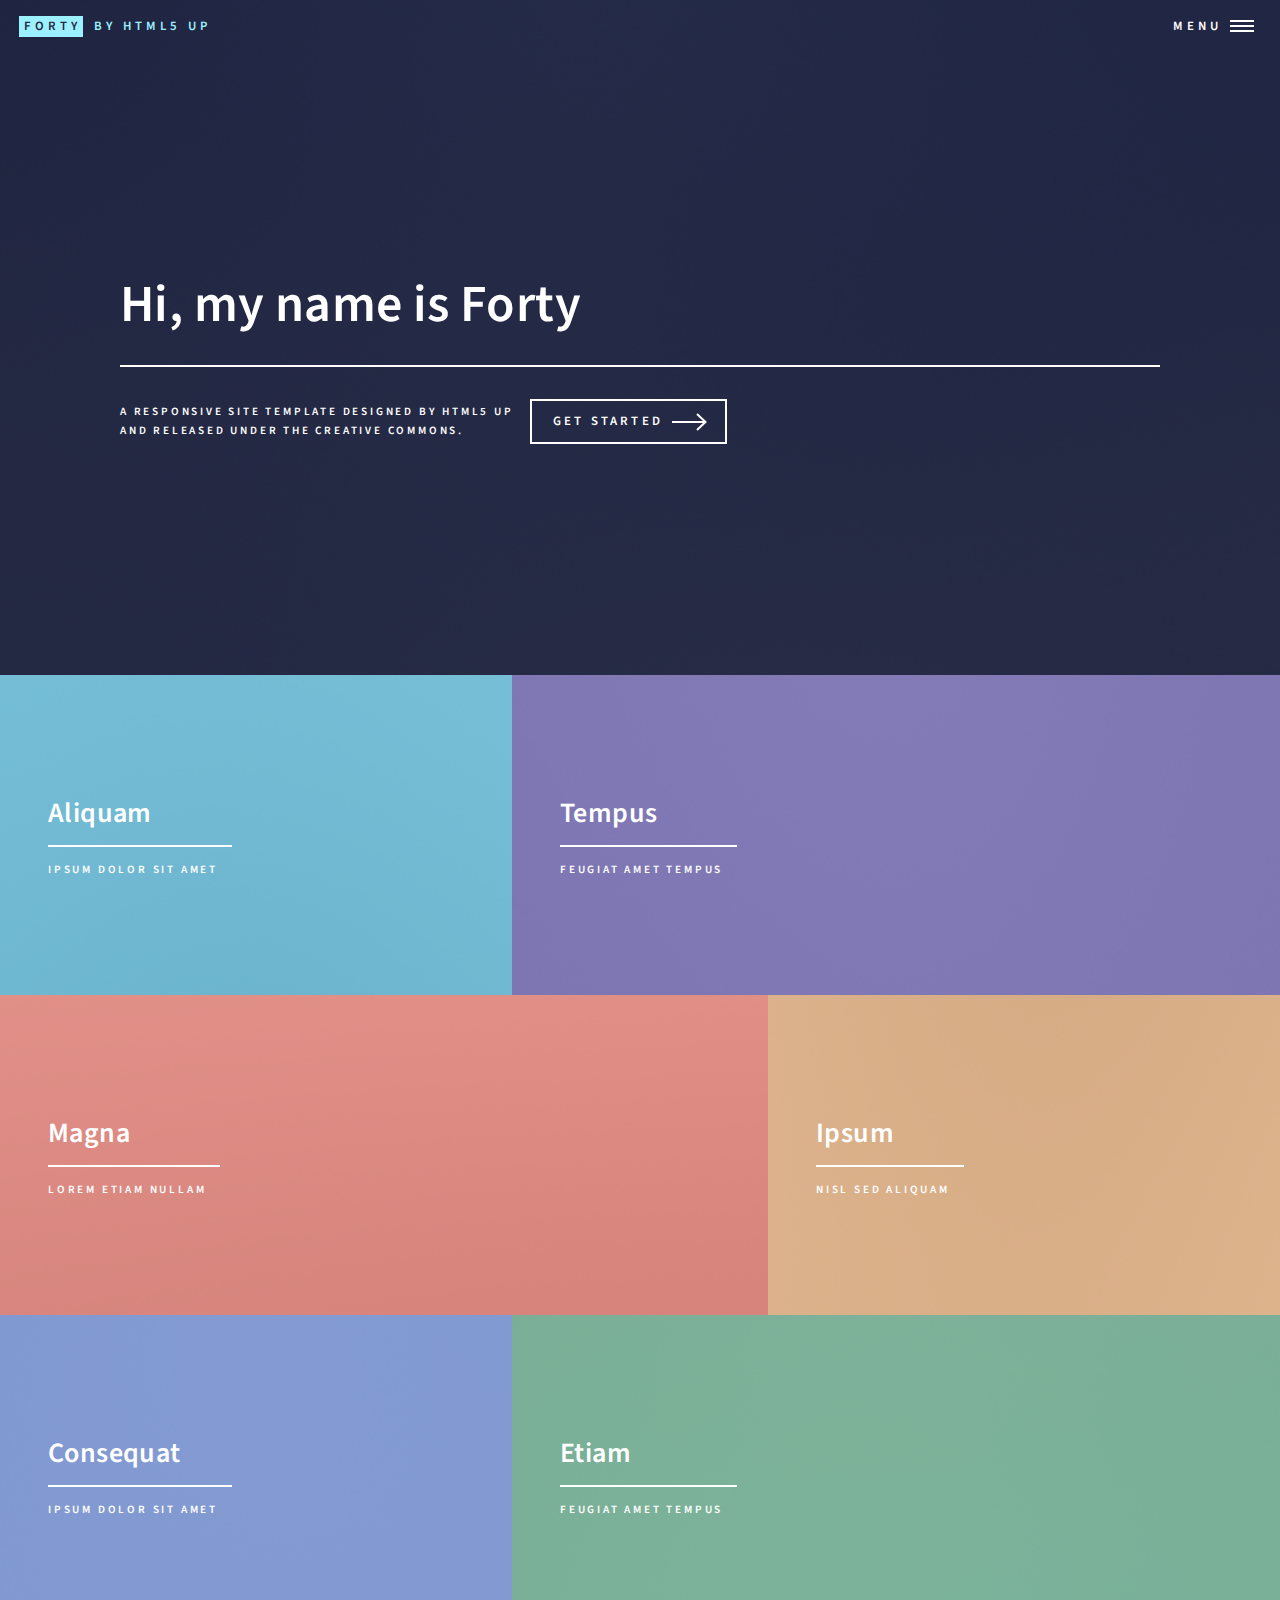
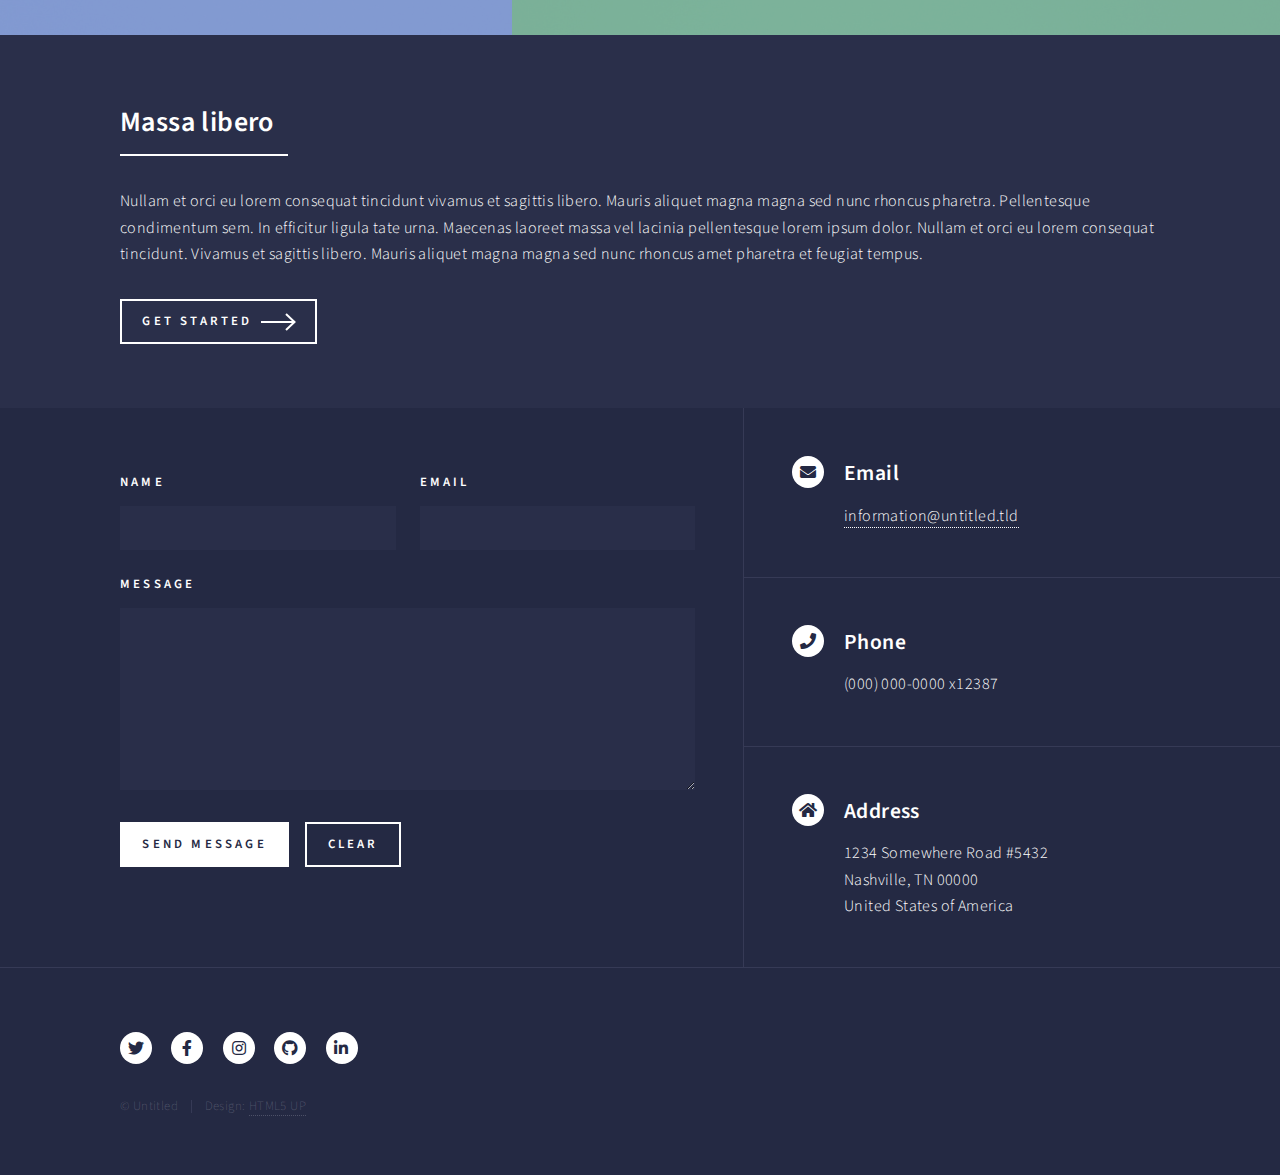
==== index.html @ a828bb5c "add templ" ====
<!DOCTYPE HTML>
<!--
	Forty by HTML5 UP
	html5up.net | @ajlkn
	Free for personal and commercial use under the CCA 3.0 license (html5up.net/license)
-->
<html>
	<head>
		<title>Forty by HTML5 UP</title>
		<meta charset="utf-8" />
		<meta name="viewport" content="width=device-width, initial-scale=1, user-scalable=no" />
		<link rel="stylesheet" href="assets/css/main.css" />
		<noscript><link rel="stylesheet" href="assets/css/noscript.css" /></noscript>
	</head>
	<body class="is-preload">

		<!-- Wrapper -->
			<div id="wrapper">

				<!-- Header -->
					<header id="header" class="alt">
						<a href="index.html" class="logo"><strong>Forty</strong> <span>by HTML5 UP</span></a>
						<nav>
							<a href="#menu">Menu</a>
						</nav>
					</header>

				<!-- Menu -->
					<nav id="menu">
						<ul class="links">
							<li><a href="index.html">Home</a></li>
							<li><a href="landing.html">Landing</a></li>
							<li><a href="generic.html">Generic</a></li>
							<li><a href="elements.html">Elements</a></li>
						</ul>
						<ul class="actions stacked">
							<li><a href="#" class="button primary fit">Get Started</a></li>
							<li><a href="#" class="button fit">Log In</a></li>
						</ul>
					</nav>

				<!-- Banner -->
					<section id="banner" class="major">
						<div class="inner">
							<header class="major">
								<h1>Hi, my name is Forty</h1>
							</header>
							<div class="content">
								<p>A responsive site template designed by HTML5 UP<br />
								and released under the Creative Commons.</p>
								<ul class="actions">
									<li><a href="#one" class="button next scrolly">Get Started</a></li>
								</ul>
							</div>
						</div>
					</section>

				<!-- Main -->
					<div id="main">

						<!-- One -->
							<section id="one" class="tiles">
								<article>
									<span class="image">
										<img src="images/pic01.jpg" alt="" />
									</span>
									<header class="major">
										<h3><a href="landing.html" class="link">Aliquam</a></h3>
										<p>Ipsum dolor sit amet</p>
									</header>
								</article>
								<article>
									<span class="image">
										<img src="images/pic02.jpg" alt="" />
									</span>
									<header class="major">
										<h3><a href="landing.html" class="link">Tempus</a></h3>
										<p>feugiat amet tempus</p>
									</header>
								</article>
								<article>
									<span class="image">
										<img src="images/pic03.jpg" alt="" />
									</span>
									<header class="major">
										<h3><a href="landing.html" class="link">Magna</a></h3>
										<p>Lorem etiam nullam</p>
									</header>
								</article>
								<article>
									<span class="image">
										<img src="images/pic04.jpg" alt="" />
									</span>
									<header class="major">
										<h3><a href="landing.html" class="link">Ipsum</a></h3>
										<p>Nisl sed aliquam</p>
									</header>
								</article>
								<article>
									<span class="image">
										<img src="images/pic05.jpg" alt="" />
									</span>
									<header class="major">
										<h3><a href="landing.html" class="link">Consequat</a></h3>
										<p>Ipsum dolor sit amet</p>
									</header>
								</article>
								<article>
									<span class="image">
										<img src="images/pic06.jpg" alt="" />
									</span>
									<header class="major">
										<h3><a href="landing.html" class="link">Etiam</a></h3>
										<p>Feugiat amet tempus</p>
									</header>
								</article>
							</section>

						<!-- Two -->
							<section id="two">
								<div class="inner">
									<header class="major">
										<h2>Massa libero</h2>
									</header>
									<p>Nullam et orci eu lorem consequat tincidunt vivamus et sagittis libero. Mauris aliquet magna magna sed nunc rhoncus pharetra. Pellentesque condimentum sem. In efficitur ligula tate urna. Maecenas laoreet massa vel lacinia pellentesque lorem ipsum dolor. Nullam et orci eu lorem consequat tincidunt. Vivamus et sagittis libero. Mauris aliquet magna magna sed nunc rhoncus amet pharetra et feugiat tempus.</p>
									<ul class="actions">
										<li><a href="landing.html" class="button next">Get Started</a></li>
									</ul>
								</div>
							</section>

					</div>

				<!-- Contact -->
					<section id="contact">
						<div class="inner">
							<section>
								<form method="post" action="#">
									<div class="fields">
										<div class="field half">
											<label for="name">Name</label>
											<input type="text" name="name" id="name" />
										</div>
										<div class="field half">
											<label for="email">Email</label>
											<input type="text" name="email" id="email" />
										</div>
										<div class="field">
											<label for="message">Message</label>
											<textarea name="message" id="message" rows="6"></textarea>
										</div>
									</div>
									<ul class="actions">
										<li><input type="submit" value="Send Message" class="primary" /></li>
										<li><input type="reset" value="Clear" /></li>
									</ul>
								</form>
							</section>
							<section class="split">
								<section>
									<div class="contact-method">
										<span class="icon solid alt fa-envelope"></span>
										<h3>Email</h3>
										<a href="#">information@untitled.tld</a>
									</div>
								</section>
								<section>
									<div class="contact-method">
										<span class="icon solid alt fa-phone"></span>
										<h3>Phone</h3>
										<span>(000) 000-0000 x12387</span>
									</div>
								</section>
								<section>
									<div class="contact-method">
										<span class="icon solid alt fa-home"></span>
										<h3>Address</h3>
										<span>1234 Somewhere Road #5432<br />
										Nashville, TN 00000<br />
										United States of America</span>
									</div>
								</section>
							</section>
						</div>
					</section>

				<!-- Footer -->
					<footer id="footer">
						<div class="inner">
							<ul class="icons">
								<li><a href="#" class="icon brands alt fa-twitter"><span class="label">Twitter</span></a></li>
								<li><a href="#" class="icon brands alt fa-facebook-f"><span class="label">Facebook</span></a></li>
								<li><a href="#" class="icon brands alt fa-instagram"><span class="label">Instagram</span></a></li>
								<li><a href="#" class="icon brands alt fa-github"><span class="label">GitHub</span></a></li>
								<li><a href="#" class="icon brands alt fa-linkedin-in"><span class="label">LinkedIn</span></a></li>
							</ul>
							<ul class="copyright">
								<li>&copy; Untitled</li><li>Design: <a href="https://html5up.net">HTML5 UP</a></li>
							</ul>
						</div>
					</footer>

			</div>

		<!-- Scripts -->
			<script src="assets/js/jquery.min.js"></script>
			<script src="assets/js/jquery.scrolly.min.js"></script>
			<script src="assets/js/jquery.scrollex.min.js"></script>
			<script src="assets/js/browser.min.js"></script>
			<script src="assets/js/breakpoints.min.js"></script>
			<script src="assets/js/util.js"></script>
			<script src="assets/js/main.js"></script>

	</body>
</html>
---- assets/css/main.css ----
@import url(fontawesome-all.min.css);
@import url("https://fonts.googleapis.com/css?family=Source+Sans+Pro:300,300italic,600,600italic");

/*
	Forty by HTML5 UP
	html5up.net | @ajlkn
	Free for personal and commercial use under the CCA 3.0 license (html5up.net/license)
*/

html, body, div, span, applet, object,
iframe, h1, h2, h3, h4, h5, h6, p, blockquote,
pre, a, abbr, acronym, address, big, cite,
code, del, dfn, em, img, ins, kbd, q, s, samp,
small, strike, strong, sub, sup, tt, var, b,
u, i, center, dl, dt, dd, ol, ul, li, fieldset,
form, label, legend, table, caption, tbody,
tfoot, thead, tr, th, td, article, aside,
canvas, details, embed, figure, figcaption,
footer, header, hgroup, menu, nav, output, ruby,
section, summary, time, mark, audio, video {
	margin: 0;
	padding: 0;
	border: 0;
	font-size: 100%;
	font: inherit;
	vertical-align: baseline;}

article, aside, details, figcaption, figure,
footer, header, hgroup, menu, nav, section {
	display: block;}

body {
	line-height: 1;
}

ol, ul {
	list-style: none;
}

blockquote, q {
	quotes: none;
}

	blockquote:before, blockquote:after, q:before, q:after {
		content: '';
		content: none;
	}

table {
	border-collapse: collapse;
	border-spacing: 0;
}

body {
	-webkit-text-size-adjust: none;
}

mark {
	background-color: transparent;
	color: inherit;
}

input::-moz-focus-inner {
	border: 0;
	padding: 0;
}

input, select, textarea {
	-moz-appearance: none;
	-webkit-appearance: none;
	-ms-appearance: none;
	appearance: none;
}

/* Basic */

	@-ms-viewport {
		width: device-width;
	}

	body {
		-ms-overflow-style: scrollbar;
	}

	@media screen and (max-width: 480px) {

		html, body {
			min-width: 320px;
		}

	}

	html {
		box-sizing: border-box;
	}

	*, *:before, *:after {
		box-sizing: inherit;
	}

	body {
		background: #242943;
	}

		body.is-preload *, body.is-preload *:before, body.is-preload *:after {
			-moz-animation: none !important;
			-webkit-animation: none !important;
			-ms-animation: none !important;
			animation: none !important;
			-moz-transition: none !important;
			-webkit-transition: none !important;
			-ms-transition: none !important;
			transition: none !important;
		}

/* Type */

	body, input, select, textarea {
		color: #ffffff;
		font-family: "Source Sans Pro", Helvetica, sans-serif;
		font-size: 17pt;
		font-weight: 300;
		letter-spacing: 0.025em;
		line-height: 1.65;
	}

		@media screen and (max-width: 1680px) {

			body, input, select, textarea {
				font-size: 14pt;
			}

		}

		@media screen and (max-width: 1280px) {

			body, input, select, textarea {
				font-size: 12pt;
			}

		}

		@media screen and (max-width: 360px) {

			body, input, select, textarea {
				font-size: 11pt;
			}

		}

	a {
		-moz-transition: color 0.2s ease-in-out, border-bottom-color 0.2s ease-in-out;
		-webkit-transition: color 0.2s ease-in-out, border-bottom-color 0.2s ease-in-out;
		-ms-transition: color 0.2s ease-in-out, border-bottom-color 0.2s ease-in-out;
		transition: color 0.2s ease-in-out, border-bottom-color 0.2s ease-in-out;
		border-bottom: dotted 1px;
		color: inherit;
		text-decoration: none;
	}

		a:hover {
			border-bottom-color: transparent;
			color: #9bf1ff !important;
		}

		a:active {
			color: #53e3fb !important;
		}

	strong, b {
		color: #ffffff;
		font-weight: 600;
	}

	em, i {
		font-style: italic;
	}

	p {
		margin: 0 0 2em 0;
	}

	h1, h2, h3, h4, h5, h6 {
		color: #ffffff;
		font-weight: 600;
		line-height: 1.65;
		margin: 0 0 1em 0;
	}

		h1 a, h2 a, h3 a, h4 a, h5 a, h6 a {
			color: inherit;
			border-bottom: 0;
		}

	h1 {
		font-size: 2.5em;
	}

	h2 {
		font-size: 1.75em;
	}

	h3 {
		font-size: 1.35em;
	}

	h4 {
		font-size: 1.1em;
	}

	h5 {
		font-size: 0.9em;
	}

	h6 {
		font-size: 0.7em;
	}

	@media screen and (max-width: 736px) {

		h1 {
			font-size: 2em;
		}

		h2 {
			font-size: 1.5em;
		}

		h3 {
			font-size: 1.25em;
		}

	}

	sub {
		font-size: 0.8em;
		position: relative;
		top: 0.5em;
	}

	sup {
		font-size: 0.8em;
		position: relative;
		top: -0.5em;
	}

	blockquote {
		border-left: solid 4px rgba(212, 212, 255, 0.1);
		font-style: italic;
		margin: 0 0 2em 0;
		padding: 0.5em 0 0.5em 2em;
	}

	code {
		background: rgba(212, 212, 255, 0.035);
		font-family: "Courier New", monospace;
		font-size: 0.9em;
		margin: 0 0.25em;
		padding: 0.25em 0.65em;
	}

	pre {
		-webkit-overflow-scrolling: touch;
		font-family: "Courier New", monospace;
		font-size: 0.9em;
		margin: 0 0 2em 0;
	}

		pre code {
			display: block;
			line-height: 1.75;
			padding: 1em 1.5em;
			overflow-x: auto;
		}

	hr {
		border: 0;
		border-bottom: solid 1px rgba(212, 212, 255, 0.1);
		margin: 2em 0;
	}

		hr.major {
			margin: 3em 0;
		}

	.align-left {
		text-align: left;
	}

	.align-center {
		text-align: center;
	}

	.align-right {
		text-align: right;
	}

/* Row */

	.row {
		display: flex;
		flex-wrap: wrap;
		box-sizing: border-box;
		align-items: stretch;
	}

		.row > * {
			box-sizing: border-box;
		}

		.row.gtr-uniform > * > :last-child {
			margin-bottom: 0;
		}

		.row.aln-left {
			justify-content: flex-start;
		}

		.row.aln-center {
			justify-content: center;
		}

		.row.aln-right {
			justify-content: flex-end;
		}

		.row.aln-top {
			align-items: flex-start;
		}

		.row.aln-middle {
			align-items: center;
		}

		.row.aln-bottom {
			align-items: flex-end;
		}

		.row > .imp {
			order: -1;
		}

		.row > .col-1 {
			width: 8.33333%;
		}

		.row > .off-1 {
			margin-left: 8.33333%;
		}

		.row > .col-2 {
			width: 16.66667%;
		}

		.row > .off-2 {
			margin-left: 16.66667%;
		}

		.row > .col-3 {
			width: 25%;
		}

		.row > .off-3 {
			margin-left: 25%;
		}

		.row > .col-4 {
			width: 33.33333%;
		}

		.row > .off-4 {
			margin-left: 33.33333%;
		}

		.row > .col-5 {
			width: 41.66667%;
		}

		.row > .off-5 {
			margin-left: 41.66667%;
		}

		.row > .col-6 {
			width: 50%;
		}

		.row > .off-6 {
			margin-left: 50%;
		}

		.row > .col-7 {
			width: 58.33333%;
		}

		.row > .off-7 {
			margin-left: 58.33333%;
		}

		.row > .col-8 {
			width: 66.66667%;
		}

		.row > .off-8 {
			margin-left: 66.66667%;
		}

		.row > .col-9 {
			width: 75%;
		}

		.row > .off-9 {
			margin-left: 75%;
		}

		.row > .col-10 {
			width: 83.33333%;
		}

		.row > .off-10 {
			margin-left: 83.33333%;
		}

		.row > .col-11 {
			width: 91.66667%;
		}

		.row > .off-11 {
			margin-left: 91.66667%;
		}

		.row > .col-12 {
			width: 100%;
		}

		.row > .off-12 {
			margin-left: 100%;
		}

		.row.gtr-0 {
			margin-top: 0;
			margin-left: 0em;
		}

			.row.gtr-0 > * {
				padding: 0 0 0 0em;
			}

			.row.gtr-0.gtr-uniform {
				margin-top: 0em;
			}

				.row.gtr-0.gtr-uniform > * {
					padding-top: 0em;
				}

		.row.gtr-25 {
			margin-top: 0;
			margin-left: -0.5em;
		}

			.row.gtr-25 > * {
				padding: 0 0 0 0.5em;
			}

			.row.gtr-25.gtr-uniform {
				margin-top: -0.5em;
			}

				.row.gtr-25.gtr-uniform > * {
					padding-top: 0.5em;
				}

		.row.gtr-50 {
			margin-top: 0;
			margin-left: -1em;
		}

			.row.gtr-50 > * {
				padding: 0 0 0 1em;
			}

			.row.gtr-50.gtr-uniform {
				margin-top: -1em;
			}

				.row.gtr-50.gtr-uniform > * {
					padding-top: 1em;
				}

		.row {
			margin-top: 0;
			margin-left: -2em;
		}

			.row > * {
				padding: 0 0 0 2em;
			}

			.row.gtr-uniform {
				margin-top: -2em;
			}

				.row.gtr-uniform > * {
					padding-top: 2em;
				}

		.row.gtr-150 {
			margin-top: 0;
			margin-left: -3em;
		}

			.row.gtr-150 > * {
				padding: 0 0 0 3em;
			}

			.row.gtr-150.gtr-uniform {
				margin-top: -3em;
			}

				.row.gtr-150.gtr-uniform > * {
					padding-top: 3em;
				}

		.row.gtr-200 {
			margin-top: 0;
			margin-left: -4em;
		}

			.row.gtr-200 > * {
				padding: 0 0 0 4em;
			}

			.row.gtr-200.gtr-uniform {
				margin-top: -4em;
			}

				.row.gtr-200.gtr-uniform > * {
					padding-top: 4em;
				}

		@media screen and (max-width: 1680px) {

			.row {
				display: flex;
				flex-wrap: wrap;
				box-sizing: border-box;
				align-items: stretch;
			}

				.row > * {
					box-sizing: border-box;
				}

				.row.gtr-uniform > * > :last-child {
					margin-bottom: 0;
				}

				.row.aln-left {
					justify-content: flex-start;
				}

				.row.aln-center {
					justify-content: center;
				}

				.row.aln-right {
					justify-content: flex-end;
				}

				.row.aln-top {
					align-items: flex-start;
				}

				.row.aln-middle {
					align-items: center;
				}

				.row.aln-bottom {
					align-items: flex-end;
				}

				.row > .imp-xlarge {
					order: -1;
				}

				.row > .col-1-xlarge {
					width: 8.33333%;
				}

				.row > .off-1-xlarge {
					margin-left: 8.33333%;
				}

				.row > .col-2-xlarge {
					width: 16.66667%;
				}

				.row > .off-2-xlarge {
					margin-left: 16.66667%;
				}

				.row > .col-3-xlarge {
					width: 25%;
				}

				.row > .off-3-xlarge {
					margin-left: 25%;
				}

				.row > .col-4-xlarge {
					width: 33.33333%;
				}

				.row > .off-4-xlarge {
					margin-left: 33.33333%;
				}

				.row > .col-5-xlarge {
					width: 41.66667%;
				}

				.row > .off-5-xlarge {
					margin-left: 41.66667%;
				}

				.row > .col-6-xlarge {
					width: 50%;
				}

				.row > .off-6-xlarge {
					margin-left: 50%;
				}

				.row > .col-7-xlarge {
					width: 58.33333%;
				}

				.row > .off-7-xlarge {
					margin-left: 58.33333%;
				}

				.row > .col-8-xlarge {
					width: 66.66667%;
				}

				.row > .off-8-xlarge {
					margin-left: 66.66667%;
				}

				.row > .col-9-xlarge {
					width: 75%;
				}

				.row > .off-9-xlarge {
					margin-left: 75%;
				}

				.row > .col-10-xlarge {
					width: 83.33333%;
				}

				.row > .off-10-xlarge {
					margin-left: 83.33333%;
				}

				.row > .col-11-xlarge {
					width: 91.66667%;
				}

				.row > .off-11-xlarge {
					margin-left: 91.66667%;
				}

				.row > .col-12-xlarge {
					width: 100%;
				}

				.row > .off-12-xlarge {
					margin-left: 100%;
				}

				.row.gtr-0 {
					margin-top: 0;
					margin-left: 0em;
				}

					.row.gtr-0 > * {
						padding: 0 0 0 0em;
					}

					.row.gtr-0.gtr-uniform {
						margin-top: 0em;
					}

						.row.gtr-0.gtr-uniform > * {
							padding-top: 0em;
						}

				.row.gtr-25 {
					margin-top: 0;
					margin-left: -0.5em;
				}

					.row.gtr-25 > * {
						padding: 0 0 0 0.5em;
					}

					.row.gtr-25.gtr-uniform {
						margin-top: -0.5em;
					}

						.row.gtr-25.gtr-uniform > * {
							padding-top: 0.5em;
						}

				.row.gtr-50 {
					margin-top: 0;
					margin-left: -1em;
				}

					.row.gtr-50 > * {
						padding: 0 0 0 1em;
					}

					.row.gtr-50.gtr-uniform {
						margin-top: -1em;
					}

						.row.gtr-50.gtr-uniform > * {
							padding-top: 1em;
						}

				.row {
					margin-top: 0;
					margin-left: -2em;
				}

					.row > * {
						padding: 0 0 0 2em;
					}

					.row.gtr-uniform {
						margin-top: -2em;
					}

						.row.gtr-uniform > * {
							padding-top: 2em;
						}

				.row.gtr-150 {
					margin-top: 0;
					margin-left: -3em;
				}

					.row.gtr-150 > * {
						padding: 0 0 0 3em;
					}

					.row.gtr-150.gtr-uniform {
						margin-top: -3em;
					}

						.row.gtr-150.gtr-uniform > * {
							padding-top: 3em;
						}

				.row.gtr-200 {
					margin-top: 0;
					margin-left: -4em;
				}

					.row.gtr-200 > * {
						padding: 0 0 0 4em;
					}

					.row.gtr-200.gtr-uniform {
						margin-top: -4em;
					}

						.row.gtr-200.gtr-uniform > * {
							padding-top: 4em;
						}

		}

		@media screen and (max-width: 1280px) {

			.row {
				display: flex;
				flex-wrap: wrap;
				box-sizing: border-box;
				align-items: stretch;
			}

				.row > * {
					box-sizing: border-box;
				}

				.row.gtr-uniform > * > :last-child {
					margin-bottom: 0;
				}

				.row.aln-left {
					justify-content: flex-start;
				}

				.row.aln-center {
					justify-content: center;
				}

				.row.aln-right {
					justify-content: flex-end;
				}

				.row.aln-top {
					align-items: flex-start;
				}

				.row.aln-middle {
					align-items: center;
				}

				.row.aln-bottom {
					align-items: flex-end;
				}

				.row > .imp-large {
					order: -1;
				}

				.row > .col-1-large {
					width: 8.33333%;
				}

				.row > .off-1-large {
					margin-left: 8.33333%;
				}

				.row > .col-2-large {
					width: 16.66667%;
				}

				.row > .off-2-large {
					margin-left: 16.66667%;
				}

				.row > .col-3-large {
					width: 25%;
				}

				.row > .off-3-large {
					margin-left: 25%;
				}

				.row > .col-4-large {
					width: 33.33333%;
				}

				.row > .off-4-large {
					margin-left: 33.33333%;
				}

				.row > .col-5-large {
					width: 41.66667%;
				}

				.row > .off-5-large {
					margin-left: 41.66667%;
				}

				.row > .col-6-large {
					width: 50%;
				}

				.row > .off-6-large {
					margin-left: 50%;
				}

				.row > .col-7-large {
					width: 58.33333%;
				}

				.row > .off-7-large {
					margin-left: 58.33333%;
				}

				.row > .col-8-large {
					width: 66.66667%;
				}

				.row > .off-8-large {
					margin-left: 66.66667%;
				}

				.row > .col-9-large {
					width: 75%;
				}

				.row > .off-9-large {
					margin-left: 75%;
				}

				.row > .col-10-large {
					width: 83.33333%;
				}

				.row > .off-10-large {
					margin-left: 83.33333%;
				}

				.row > .col-11-large {
					width: 91.66667%;
				}

				.row > .off-11-large {
					margin-left: 91.66667%;
				}

				.row > .col-12-large {
					width: 100%;
				}

				.row > .off-12-large {
					margin-left: 100%;
				}

				.row.gtr-0 {
					margin-top: 0;
					margin-left: 0em;
				}

					.row.gtr-0 > * {
						padding: 0 0 0 0em;
					}

					.row.gtr-0.gtr-uniform {
						margin-top: 0em;
					}

						.row.gtr-0.gtr-uniform > * {
							padding-top: 0em;
						}

				.row.gtr-25 {
					margin-top: 0;
					margin-left: -0.375em;
				}

					.row.gtr-25 > * {
						padding: 0 0 0 0.375em;
					}

					.row.gtr-25.gtr-uniform {
						margin-top: -0.375em;
					}

						.row.gtr-25.gtr-uniform > * {
							padding-top: 0.375em;
						}

				.row.gtr-50 {
					margin-top: 0;
					margin-left: -0.75em;
				}

					.row.gtr-50 > * {
						padding: 0 0 0 0.75em;
					}

					.row.gtr-50.gtr-uniform {
						margin-top: -0.75em;
					}

						.row.gtr-50.gtr-uniform > * {
							padding-top: 0.75em;
						}

				.row {
					margin-top: 0;
					margin-left: -1.5em;
				}

					.row > * {
						padding: 0 0 0 1.5em;
					}

					.row.gtr-uniform {
						margin-top: -1.5em;
					}

						.row.gtr-uniform > * {
							padding-top: 1.5em;
						}

				.row.gtr-150 {
					margin-top: 0;
					margin-left: -2.25em;
				}

					.row.gtr-150 > * {
						padding: 0 0 0 2.25em;
					}

					.row.gtr-150.gtr-uniform {
						margin-top: -2.25em;
					}

						.row.gtr-150.gtr-uniform > * {
							padding-top: 2.25em;
						}

				.row.gtr-200 {
					margin-top: 0;
					margin-left: -3em;
				}

					.row.gtr-200 > * {
						padding: 0 0 0 3em;
					}

					.row.gtr-200.gtr-uniform {
						margin-top: -3em;
					}

						.row.gtr-200.gtr-uniform > * {
							padding-top: 3em;
						}

		}

		@media screen and (max-width: 980px) {

			.row {
				display: flex;
				flex-wrap: wrap;
				box-sizing: border-box;
				align-items: stretch;
			}

				.row > * {
					box-sizing: border-box;
				}

				.row.gtr-uniform > * > :last-child {
					margin-bottom: 0;
				}

				.row.aln-left {
					justify-content: flex-start;
				}

				.row.aln-center {
					justify-content: center;
				}

				.row.aln-right {
					justify-content: flex-end;
				}

				.row.aln-top {
					align-items: flex-start;
				}

				.row.aln-middle {
					align-items: center;
				}

				.row.aln-bottom {
					align-items: flex-end;
				}

				.row > .imp-medium {
					order: -1;
				}

				.row > .col-1-medium {
					width: 8.33333%;
				}

				.row > .off-1-medium {
					margin-left: 8.33333%;
				}

				.row > .col-2-medium {
					width: 16.66667%;
				}

				.row > .off-2-medium {
					margin-left: 16.66667%;
				}

				.row > .col-3-medium {
					width: 25%;
				}

				.row > .off-3-medium {
					margin-left: 25%;
				}

				.row > .col-4-medium {
					width: 33.33333%;
				}

				.row > .off-4-medium {
					margin-left: 33.33333%;
				}

				.row > .col-5-medium {
					width: 41.66667%;
				}

				.row > .off-5-medium {
					margin-left: 41.66667%;
				}

				.row > .col-6-medium {
					width: 50%;
				}

				.row > .off-6-medium {
					margin-left: 50%;
				}

				.row > .col-7-medium {
					width: 58.33333%;
				}

				.row > .off-7-medium {
					margin-left: 58.33333%;
				}

				.row > .col-8-medium {
					width: 66.66667%;
				}

				.row > .off-8-medium {
					margin-left: 66.66667%;
				}

				.row > .col-9-medium {
					width: 75%;
				}

				.row > .off-9-medium {
					margin-left: 75%;
				}

				.row > .col-10-medium {
					width: 83.33333%;
				}

				.row > .off-10-medium {
					margin-left: 83.33333%;
				}

				.row > .col-11-medium {
					width: 91.66667%;
				}

				.row > .off-11-medium {
					margin-left: 91.66667%;
				}

				.row > .col-12-medium {
					width: 100%;
				}

				.row > .off-12-medium {
					margin-left: 100%;
				}

				.row.gtr-0 {
					margin-top: 0;
					margin-left: 0em;
				}

					.row.gtr-0 > * {
						padding: 0 0 0 0em;
					}

					.row.gtr-0.gtr-uniform {
						margin-top: 0em;
					}

						.row.gtr-0.gtr-uniform > * {
							padding-top: 0em;
						}

				.row.gtr-25 {
					margin-top: 0;
					margin-left: -0.375em;
				}

					.row.gtr-25 > * {
						padding: 0 0 0 0.375em;
					}

					.row.gtr-25.gtr-uniform {
						margin-top: -0.375em;
					}

						.row.gtr-25.gtr-uniform > * {
							padding-top: 0.375em;
						}

				.row.gtr-50 {
					margin-top: 0;
					margin-left: -0.75em;
				}

					.row.gtr-50 > * {
						padding: 0 0 0 0.75em;
					}

					.row.gtr-50.gtr-uniform {
						margin-top: -0.75em;
					}

						.row.gtr-50.gtr-uniform > * {
							padding-top: 0.75em;
						}

				.row {
					margin-top: 0;
					margin-left: -1.5em;
				}

					.row > * {
						padding: 0 0 0 1.5em;
					}

					.row.gtr-uniform {
						margin-top: -1.5em;
					}

						.row.gtr-uniform > * {
							padding-top: 1.5em;
						}

				.row.gtr-150 {
					margin-top: 0;
					margin-left: -2.25em;
				}

					.row.gtr-150 > * {
						padding: 0 0 0 2.25em;
					}

					.row.gtr-150.gtr-uniform {
						margin-top: -2.25em;
					}

						.row.gtr-150.gtr-uniform > * {
							padding-top: 2.25em;
						}

				.row.gtr-200 {
					margin-top: 0;
					margin-left: -3em;
				}

					.row.gtr-200 > * {
						padding: 0 0 0 3em;
					}

					.row.gtr-200.gtr-uniform {
						margin-top: -3em;
					}

						.row.gtr-200.gtr-uniform > * {
							padding-top: 3em;
						}

		}

		@media screen and (max-width: 736px) {

			.row {
				display: flex;
				flex-wrap: wrap;
				box-sizing: border-box;
				align-items: stretch;
			}

				.row > * {
					box-sizing: border-box;
				}

				.row.gtr-uniform > * > :last-child {
					margin-bottom: 0;
				}

				.row.aln-left {
					justify-content: flex-start;
				}

				.row.aln-center {
					justify-content: center;
				}

				.row.aln-right {
					justify-content: flex-end;
				}

				.row.aln-top {
					align-items: flex-start;
				}

				.row.aln-middle {
					align-items: center;
				}

				.row.aln-bottom {
					align-items: flex-end;
				}

				.row > .imp-small {
					order: -1;
				}

				.row > .col-1-small {
					width: 8.33333%;
				}

				.row > .off-1-small {
					margin-left: 8.33333%;
				}

				.row > .col-2-small {
					width: 16.66667%;
				}

				.row > .off-2-small {
					margin-left: 16.66667%;
				}

				.row > .col-3-small {
					width: 25%;
				}

				.row > .off-3-small {
					margin-left: 25%;
				}

				.row > .col-4-small {
					width: 33.33333%;
				}

				.row > .off-4-small {
					margin-left: 33.33333%;
				}

				.row > .col-5-small {
					width: 41.66667%;
				}

				.row > .off-5-small {
					margin-left: 41.66667%;
				}

				.row > .col-6-small {
					width: 50%;
				}

				.row > .off-6-small {
					margin-left: 50%;
				}

				.row > .col-7-small {
					width: 58.33333%;
				}

				.row > .off-7-small {
					margin-left: 58.33333%;
				}

				.row > .col-8-small {
					width: 66.66667%;
				}

				.row > .off-8-small {
					margin-left: 66.66667%;
				}

				.row > .col-9-small {
					width: 75%;
				}

				.row > .off-9-small {
					margin-left: 75%;
				}

				.row > .col-10-small {
					width: 83.33333%;
				}

				.row > .off-10-small {
					margin-left: 83.33333%;
				}

				.row > .col-11-small {
					width: 91.66667%;
				}

				.row > .off-11-small {
					margin-left: 91.66667%;
				}

				.row > .col-12-small {
					width: 100%;
				}

				.row > .off-12-small {
					margin-left: 100%;
				}

				.row.gtr-0 {
					margin-top: 0;
					margin-left: 0em;
				}

					.row.gtr-0 > * {
						padding: 0 0 0 0em;
					}

					.row.gtr-0.gtr-uniform {
						margin-top: 0em;
					}

						.row.gtr-0.gtr-uniform > * {
							padding-top: 0em;
						}

				.row.gtr-25 {
					margin-top: 0;
					margin-left: -0.3125em;
				}

					.row.gtr-25 > * {
						padding: 0 0 0 0.3125em;
					}

					.row.gtr-25.gtr-uniform {
						margin-top: -0.3125em;
					}

						.row.gtr-25.gtr-uniform > * {
							padding-top: 0.3125em;
						}

				.row.gtr-50 {
					margin-top: 0;
					margin-left: -0.625em;
				}

					.row.gtr-50 > * {
						padding: 0 0 0 0.625em;
					}

					.row.gtr-50.gtr-uniform {
						margin-top: -0.625em;
					}

						.row.gtr-50.gtr-uniform > * {
							padding-top: 0.625em;
						}

				.row {
					margin-top: 0;
					margin-left: -1.25em;
				}

					.row > * {
						padding: 0 0 0 1.25em;
					}

					.row.gtr-uniform {
						margin-top: -1.25em;
					}

						.row.gtr-uniform > * {
							padding-top: 1.25em;
						}

				.row.gtr-150 {
					margin-top: 0;
					margin-left: -1.875em;
				}

					.row.gtr-150 > * {
						padding: 0 0 0 1.875em;
					}

					.row.gtr-150.gtr-uniform {
						margin-top: -1.875em;
					}

						.row.gtr-150.gtr-uniform > * {
							padding-top: 1.875em;
						}

				.row.gtr-200 {
					margin-top: 0;
					margin-left: -2.5em;
				}

					.row.gtr-200 > * {
						padding: 0 0 0 2.5em;
					}

					.row.gtr-200.gtr-uniform {
						margin-top: -2.5em;
					}

						.row.gtr-200.gtr-uniform > * {
							padding-top: 2.5em;
						}

		}

		@media screen and (max-width: 480px) {

			.row {
				display: flex;
				flex-wrap: wrap;
				box-sizing: border-box;
				align-items: stretch;
			}

				.row > * {
					box-sizing: border-box;
				}

				.row.gtr-uniform > * > :last-child {
					margin-bottom: 0;
				}

				.row.aln-left {
					justify-content: flex-start;
				}

				.row.aln-center {
					justify-content: center;
				}

				.row.aln-right {
					justify-content: flex-end;
				}

				.row.aln-top {
					align-items: flex-start;
				}

				.row.aln-middle {
					align-items: center;
				}

				.row.aln-bottom {
					align-items: flex-end;
				}

				.row > .imp-xsmall {
					order: -1;
				}

				.row > .col-1-xsmall {
					width: 8.33333%;
				}

				.row > .off-1-xsmall {
					margin-left: 8.33333%;
				}

				.row > .col-2-xsmall {
					width: 16.66667%;
				}

				.row > .off-2-xsmall {
					margin-left: 16.66667%;
				}

				.row > .col-3-xsmall {
					width: 25%;
				}

				.row > .off-3-xsmall {
					margin-left: 25%;
				}

				.row > .col-4-xsmall {
					width: 33.33333%;
				}

				.row > .off-4-xsmall {
					margin-left: 33.33333%;
				}

				.row > .col-5-xsmall {
					width: 41.66667%;
				}

				.row > .off-5-xsmall {
					margin-left: 41.66667%;
				}

				.row > .col-6-xsmall {
					width: 50%;
				}

				.row > .off-6-xsmall {
					margin-left: 50%;
				}

				.row > .col-7-xsmall {
					width: 58.33333%;
				}

				.row > .off-7-xsmall {
					margin-left: 58.33333%;
				}

				.row > .col-8-xsmall {
					width: 66.66667%;
				}

				.row > .off-8-xsmall {
					margin-left: 66.66667%;
				}

				.row > .col-9-xsmall {
					width: 75%;
				}

				.row > .off-9-xsmall {
					margin-left: 75%;
				}

				.row > .col-10-xsmall {
					width: 83.33333%;
				}

				.row > .off-10-xsmall {
					margin-left: 83.33333%;
				}

				.row > .col-11-xsmall {
					width: 91.66667%;
				}

				.row > .off-11-xsmall {
					margin-left: 91.66667%;
				}

				.row > .col-12-xsmall {
					width: 100%;
				}

				.row > .off-12-xsmall {
					margin-left: 100%;
				}

				.row.gtr-0 {
					margin-top: 0;
					margin-left: 0em;
				}

					.row.gtr-0 > * {
						padding: 0 0 0 0em;
					}

					.row.gtr-0.gtr-uniform {
						margin-top: 0em;
					}

						.row.gtr-0.gtr-uniform > * {
							padding-top: 0em;
						}

				.row.gtr-25 {
					margin-top: 0;
					margin-left: -0.3125em;
				}

					.row.gtr-25 > * {
						padding: 0 0 0 0.3125em;
					}

					.row.gtr-25.gtr-uniform {
						margin-top: -0.3125em;
					}

						.row.gtr-25.gtr-uniform > * {
							padding-top: 0.3125em;
						}

				.row.gtr-50 {
					margin-top: 0;
					margin-left: -0.625em;
				}

					.row.gtr-50 > * {
						padding: 0 0 0 0.625em;
					}

					.row.gtr-50.gtr-uniform {
						margin-top: -0.625em;
					}

						.row.gtr-50.gtr-uniform > * {
							padding-top: 0.625em;
						}

				.row {
					margin-top: 0;
					margin-left: -1.25em;
				}

					.row > * {
						padding: 0 0 0 1.25em;
					}

					.row.gtr-uniform {
						margin-top: -1.25em;
					}

						.row.gtr-uniform > * {
							padding-top: 1.25em;
						}

				.row.gtr-150 {
					margin-top: 0;
					margin-left: -1.875em;
				}

					.row.gtr-150 > * {
						padding: 0 0 0 1.875em;
					}

					.row.gtr-150.gtr-uniform {
						margin-top: -1.875em;
					}

						.row.gtr-150.gtr-uniform > * {
							padding-top: 1.875em;
						}

				.row.gtr-200 {
					margin-top: 0;
					margin-left: -2.5em;
				}

					.row.gtr-200 > * {
						padding: 0 0 0 2.5em;
					}

					.row.gtr-200.gtr-uniform {
						margin-top: -2.5em;
					}

						.row.gtr-200.gtr-uniform > * {
							padding-top: 2.5em;
						}

		}

/* Section/Article */

	section.special, article.special {
		text-align: center;
	}

	header.major {
		width: -moz-max-content;
		width: -webkit-max-content;
		width: -ms-max-content;
		width: max-content;
		margin-bottom: 2em;
	}

		header.major > :first-child {
			margin-bottom: 0;
			width: calc(100% + 0.5em);
		}

			header.major > :first-child:after {
				content: '';
				background-color: #ffffff;
				display: block;
				height: 2px;
				margin: 0.325em 0 0.5em 0;
				width: 100%;
			}

		header.major > p {
			font-size: 0.7em;
			font-weight: 600;
			letter-spacing: 0.25em;
			margin-bottom: 0;
			text-transform: uppercase;
		}

		body.is-ie header.major > :first-child:after {
			max-width: 9em;
		}

		body.is-ie header.major > h1:after {
			max-width: 100% !important;
		}

	@media screen and (max-width: 736px) {

		header.major > p br {
			display: none;
		}

	}

/* Form */

	form {
		margin: 0 0 2em 0;
	}

		form > :last-child {
			margin-bottom: 0;
		}

		form > .fields {
			display: -moz-flex;
			display: -webkit-flex;
			display: -ms-flex;
			display: flex;
			-moz-flex-wrap: wrap;
			-webkit-flex-wrap: wrap;
			-ms-flex-wrap: wrap;
			flex-wrap: wrap;
			width: calc(100% + 3em);
			margin: -1.5em 0 2em -1.5em;
		}

			form > .fields > .field {
				-moz-flex-grow: 0;
				-webkit-flex-grow: 0;
				-ms-flex-grow: 0;
				flex-grow: 0;
				-moz-flex-shrink: 0;
				-webkit-flex-shrink: 0;
				-ms-flex-shrink: 0;
				flex-shrink: 0;
				padding: 1.5em 0 0 1.5em;
				width: calc(100% - 1.5em);
			}

				form > .fields > .field.half {
					width: calc(50% - 0.75em);
				}

				form > .fields > .field.third {
					width: calc(100%/3 - 0.5em);
				}

				form > .fields > .field.quarter {
					width: calc(25% - 0.375em);
				}

		@media screen and (max-width: 480px) {

			form > .fields {
				width: calc(100% + 3em);
				margin: -1.5em 0 2em -1.5em;
			}

				form > .fields > .field {
					padding: 1.5em 0 0 1.5em;
					width: calc(100% - 1.5em);
				}

					form > .fields > .field.half {
						width: calc(100% - 1.5em);
					}

					form > .fields > .field.third {
						width: calc(100% - 1.5em);
					}

					form > .fields > .field.quarter {
						width: calc(100% - 1.5em);
					}

		}

	label {
		color: #ffffff;
		display: block;
		font-size: 0.8em;
		font-weight: 600;
		letter-spacing: 0.25em;
		margin: 0 0 1em 0;
		text-transform: uppercase;
	}

	input[type="text"],
	input[type="password"],
	input[type="email"],
	input[type="tel"],
	input[type="search"],
	input[type="url"],
	select,
	textarea {
		-moz-appearance: none;
		-webkit-appearance: none;
		-ms-appearance: none;
		appearance: none;
		background: rgba(212, 212, 255, 0.035);
		border: none;
		border-radius: 0;
		color: inherit;
		display: block;
		outline: 0;
		padding: 0 1em;
		text-decoration: none;
		width: 100%;
	}

		input[type="text"]:invalid,
		input[type="password"]:invalid,
		input[type="email"]:invalid,
		input[type="tel"]:invalid,
		input[type="search"]:invalid,
		input[type="url"]:invalid,
		select:invalid,
		textarea:invalid {
			box-shadow: none;
		}

		input[type="text"]:focus,
		input[type="password"]:focus,
		input[type="email"]:focus,
		input[type="tel"]:focus,
		input[type="search"]:focus,
		input[type="url"]:focus,
		select:focus,
		textarea:focus {
			border-color: #9bf1ff;
			box-shadow: 0 0 0 2px #9bf1ff;
		}

	select {
		background-image: url("data:image/svg+xml;charset=utf8,%3Csvg xmlns='http://www.w3.org/2000/svg' width='40' height='40' preserveAspectRatio='none' viewBox='0 0 40 40'%3E%3Cpath d='M9.4,12.3l10.4,10.4l10.4-10.4c0.2-0.2,0.5-0.4,0.9-0.4c0.3,0,0.6,0.1,0.9,0.4l3.3,3.3c0.2,0.2,0.4,0.5,0.4,0.9 c0,0.4-0.1,0.6-0.4,0.9L20.7,31.9c-0.2,0.2-0.5,0.4-0.9,0.4c-0.3,0-0.6-0.1-0.9-0.4L4.3,17.3c-0.2-0.2-0.4-0.5-0.4-0.9 c0-0.4,0.1-0.6,0.4-0.9l3.3-3.3c0.2-0.2,0.5-0.4,0.9-0.4S9.1,12.1,9.4,12.3z' fill='rgba(212, 212, 255, 0.1)' /%3E%3C/svg%3E");
		background-size: 1.25rem;
		background-repeat: no-repeat;
		background-position: calc(100% - 1rem) center;
		height: 2.75em;
		padding-right: 2.75em;
		text-overflow: ellipsis;
	}

		select option {
			color: #ffffff;
			background: #242943;
		}

		select:focus::-ms-value {
			background-color: transparent;
		}

		select::-ms-expand {
			display: none;
		}

	input[type="text"],
	input[type="password"],
	input[type="email"],
	input[type="tel"],
	input[type="search"],
	input[type="url"],
	select {
		height: 2.75em;
	}

	textarea {
		padding: 0.75em 1em;
	}

	input[type="checkbox"],
	input[type="radio"] {
		-moz-appearance: none;
		-webkit-appearance: none;
		-ms-appearance: none;
		appearance: none;
		display: block;
		float: left;
		margin-right: -2em;
		opacity: 0;
		width: 1em;
		z-index: -1;
	}

		input[type="checkbox"] + label,
		input[type="radio"] + label {
			text-decoration: none;
			color: #ffffff;
			cursor: pointer;
			display: inline-block;
			font-weight: 300;
			padding-left: 2.65em;
			padding-right: 0.75em;
			position: relative;
		}

			input[type="checkbox"] + label:before,
			input[type="radio"] + label:before {
				-moz-osx-font-smoothing: grayscale;
				-webkit-font-smoothing: antialiased;
				display: inline-block;
				font-style: normal;
				font-variant: normal;
				text-rendering: auto;
				line-height: 1;
				text-transform: none !important;
				font-family: 'Font Awesome 5 Free';
				font-weight: 900;
			}

			input[type="checkbox"] + label:before,
			input[type="radio"] + label:before {
				background: rgba(212, 212, 255, 0.035);
				content: '';
				display: inline-block;
				font-size: 0.8em;
				height: 2.0625em;
				left: 0;
				letter-spacing: 0;
				line-height: 2.0625em;
				position: absolute;
				text-align: center;
				top: 0;
				width: 2.0625em;
			}

		input[type="checkbox"]:checked + label:before,
		input[type="radio"]:checked + label:before {
			background: #ffffff;
			border-color: #9bf1ff;
			content: '\f00c';
			color: #242943;
		}

		input[type="checkbox"]:focus + label:before,
		input[type="radio"]:focus + label:before {
			box-shadow: 0 0 0 2px #9bf1ff;
		}

	input[type="radio"] + label:before {
		border-radius: 100%;
	}

	::-webkit-input-placeholder {
		color: rgba(244, 244, 255, 0.2) !important;
		opacity: 1.0;
	}

	:-moz-placeholder {
		color: rgba(244, 244, 255, 0.2) !important;
		opacity: 1.0;
	}

	::-moz-placeholder {
		color: rgba(244, 244, 255, 0.2) !important;
		opacity: 1.0;
	}

	:-ms-input-placeholder {
		color: rgba(244, 244, 255, 0.2) !important;
		opacity: 1.0;
	}

/* Box */

	.box {
		border: solid 1px rgba(212, 212, 255, 0.1);
		margin-bottom: 2em;
		padding: 1.5em;
	}

		.box > :last-child,
		.box > :last-child > :last-child,
		.box > :last-child > :last-child > :last-child {
			margin-bottom: 0;
		}

		.box.alt {
			border: 0;
			border-radius: 0;
			padding: 0;
		}

/* Icon */

	.icon {
		text-decoration: none;
		border-bottom: none;
		position: relative;
	}

		.icon:before {
			-moz-osx-font-smoothing: grayscale;
			-webkit-font-smoothing: antialiased;
			display: inline-block;
			font-style: normal;
			font-variant: normal;
			text-rendering: auto;
			line-height: 1;
			text-transform: none !important;
			font-family: 'Font Awesome 5 Free';
			font-weight: 400;
		}

		.icon > .label {
			display: none;
		}

		.icon:before {
			line-height: inherit;
		}

		.icon.solid:before {
			font-weight: 900;
		}

		.icon.brands:before {
			font-family: 'Font Awesome 5 Brands';
		}

		.icon.alt:before {
			background-color: #ffffff;
			border-radius: 100%;
			color: #242943;
			display: inline-block;
			height: 2em;
			line-height: 2em;
			text-align: center;
			width: 2em;
		}

	a.icon.alt:before {
		-moz-transition: background-color 0.2s ease-in-out;
		-webkit-transition: background-color 0.2s ease-in-out;
		-ms-transition: background-color 0.2s ease-in-out;
		transition: background-color 0.2s ease-in-out;
	}

	a.icon.alt:hover:before {
		background-color: #6fc3df;
	}

	a.icon.alt:active:before {
		background-color: #37a6cb;
	}

/* Image */

	.image {
		border: 0;
		display: inline-block;
		position: relative;
	}

		.image img {
			display: block;
		}

		.image.left, .image.right {
			max-width: 30%;
		}

			.image.left img, .image.right img {
				width: 100%;
			}

		.image.left {
			float: left;
			margin: 0 1.5em 1.25em 0;
			top: 0.25em;
		}

		.image.right {
			float: right;
			margin: 0 0 1.25em 1.5em;
			top: 0.25em;
		}

		.image.fit {
			display: block;
			margin: 0 0 2em 0;
			width: 100%;
		}

			.image.fit img {
				width: 100%;
			}

		.image.main {
			display: block;
			margin: 2.5em 0;
			width: 100%;
		}

			.image.main img {
				width: 100%;
			}

			@media screen and (max-width: 736px) {

				.image.main {
					margin: 1.5em 0;
				}

			}

/* List */

	ol {
		list-style: decimal;
		margin: 0 0 2em 0;
		padding-left: 1.25em;
	}

		ol li {
			padding-left: 0.25em;
		}

	ul {
		list-style: disc;
		margin: 0 0 2em 0;
		padding-left: 1em;
	}

		ul li {
			padding-left: 0.5em;
		}

		ul.alt {
			list-style: none;
			padding-left: 0;
		}

			ul.alt li {
				border-top: solid 1px rgba(212, 212, 255, 0.1);
				padding: 0.5em 0;
			}

				ul.alt li:first-child {
					border-top: 0;
					padding-top: 0;
				}

	dl {
		margin: 0 0 2em 0;
	}

		dl dt {
			display: block;
			font-weight: 600;
			margin: 0 0 1em 0;
		}

		dl dd {
			margin-left: 2em;
		}

/* Actions */

	ul.actions {
		display: -moz-flex;
		display: -webkit-flex;
		display: -ms-flex;
		display: flex;
		cursor: default;
		list-style: none;
		margin-left: -1em;
		padding-left: 0;
	}

		ul.actions li {
			padding: 0 0 0 1em;
			vertical-align: middle;
		}

		ul.actions.special {
			-moz-justify-content: center;
			-webkit-justify-content: center;
			-ms-justify-content: center;
			justify-content: center;
			width: 100%;
			margin-left: 0;
		}

			ul.actions.special li:first-child {
				padding-left: 0;
			}

		ul.actions.stacked {
			-moz-flex-direction: column;
			-webkit-flex-direction: column;
			-ms-flex-direction: column;
			flex-direction: column;
			margin-left: 0;
		}

			ul.actions.stacked li {
				padding: 1.3em 0 0 0;
			}

				ul.actions.stacked li:first-child {
					padding-top: 0;
				}

		ul.actions.fit {
			width: calc(100% + 1em);
		}

			ul.actions.fit li {
				-moz-flex-grow: 1;
				-webkit-flex-grow: 1;
				-ms-flex-grow: 1;
				flex-grow: 1;
				-moz-flex-shrink: 1;
				-webkit-flex-shrink: 1;
				-ms-flex-shrink: 1;
				flex-shrink: 1;
				width: 100%;
			}

				ul.actions.fit li > * {
					width: 100%;
				}

			ul.actions.fit.stacked {
				width: 100%;
			}

/* Icons */

	ul.icons {
		cursor: default;
		list-style: none;
		padding-left: 0;
	}

		ul.icons li {
			display: inline-block;
			padding: 0 1em 0 0;
		}

			ul.icons li:last-child {
				padding-right: 0;
			}

		@media screen and (max-width: 736px) {

			ul.icons li {
				padding: 0 0.75em 0 0;
			}

		}

/* Pagination */

	ul.pagination {
		cursor: default;
		list-style: none;
		padding-left: 0;
	}

		ul.pagination li {
			display: inline-block;
			padding-left: 0;
			vertical-align: middle;
		}

			ul.pagination li > .page {
				-moz-transition: background-color 0.2s ease-in-out, color 0.2s ease-in-out;
				-webkit-transition: background-color 0.2s ease-in-out, color 0.2s ease-in-out;
				-ms-transition: background-color 0.2s ease-in-out, color 0.2s ease-in-out;
				transition: background-color 0.2s ease-in-out, color 0.2s ease-in-out;
				border-bottom: 0;
				display: inline-block;
				font-size: 0.8em;
				font-weight: 600;
				height: 1.5em;
				line-height: 1.5em;
				margin: 0 0.125em;
				min-width: 1.5em;
				padding: 0 0.5em;
				text-align: center;
			}

				ul.pagination li > .page.active {
					background-color: #ffffff;
					color: #242943;
				}

					ul.pagination li > .page.active:hover {
						background-color: #9bf1ff;
						color: #242943 !important;
					}

					ul.pagination li > .page.active:active {
						background-color: #53e3fb;
					}

			ul.pagination li:first-child {
				padding-right: 0.75em;
			}

			ul.pagination li:last-child {
				padding-left: 0.75em;
			}

		@media screen and (max-width: 480px) {

			ul.pagination li:nth-child(n+2):nth-last-child(n+2) {
				display: none;
			}

			ul.pagination li:first-child {
				padding-right: 0;
			}

		}

/* Table */

	.table-wrapper {
		-webkit-overflow-scrolling: touch;
		overflow-x: auto;
	}

	table {
		margin: 0 0 2em 0;
		width: 100%;
	}

		table tbody tr {
			border: solid 1px rgba(212, 212, 255, 0.1);
			border-left: 0;
			border-right: 0;
		}

			table tbody tr:nth-child(2n + 1) {
				background-color: rgba(212, 212, 255, 0.035);
			}

		table td {
			padding: 0.75em 0.75em;
		}

		table th {
			color: #ffffff;
			font-size: 0.9em;
			font-weight: 600;
			padding: 0 0.75em 0.75em 0.75em;
			text-align: left;
		}

		table thead {
			border-bottom: solid 2px rgba(212, 212, 255, 0.1);
		}

		table tfoot {
			border-top: solid 2px rgba(212, 212, 255, 0.1);
		}

		table.alt {
			border-collapse: separate;
		}

			table.alt tbody tr td {
				border: solid 1px rgba(212, 212, 255, 0.1);
				border-left-width: 0;
				border-top-width: 0;
			}

				table.alt tbody tr td:first-child {
					border-left-width: 1px;
				}

			table.alt tbody tr:first-child td {
				border-top-width: 1px;
			}

			table.alt thead {
				border-bottom: 0;
			}

			table.alt tfoot {
				border-top: 0;
			}

/* Button */

	input[type="submit"],
	input[type="reset"],
	input[type="button"],
	button,
	.button {
		-moz-appearance: none;
		-webkit-appearance: none;
		-ms-appearance: none;
		appearance: none;
		-moz-transition: background-color 0.2s ease-in-out, box-shadow 0.2s ease-in-out, color 0.2s ease-in-out;
		-webkit-transition: background-color 0.2s ease-in-out, box-shadow 0.2s ease-in-out, color 0.2s ease-in-out;
		-ms-transition: background-color 0.2s ease-in-out, box-shadow 0.2s ease-in-out, color 0.2s ease-in-out;
		transition: background-color 0.2s ease-in-out, box-shadow 0.2s ease-in-out, color 0.2s ease-in-out;
		background-color: transparent;
		border: 0;
		border-radius: 0;
		box-shadow: inset 0 0 0 2px #ffffff;
		color: #ffffff;
		cursor: pointer;
		display: inline-block;
		font-size: 0.8em;
		font-weight: 600;
		height: 3.5em;
		letter-spacing: 0.25em;
		line-height: 3.5em;
		padding: 0 1.75em;
		text-align: center;
		text-decoration: none;
		text-transform: uppercase;
		white-space: nowrap;
	}

		input[type="submit"]:hover, input[type="submit"]:active,
		input[type="reset"]:hover,
		input[type="reset"]:active,
		input[type="button"]:hover,
		input[type="button"]:active,
		button:hover,
		button:active,
		.button:hover,
		.button:active {
			box-shadow: inset 0 0 0 2px #9bf1ff;
			color: #9bf1ff;
		}

		input[type="submit"]:active,
		input[type="reset"]:active,
		input[type="button"]:active,
		button:active,
		.button:active {
			background-color: rgba(155, 241, 255, 0.1);
			box-shadow: inset 0 0 0 2px #53e3fb;
			color: #53e3fb;
		}

		input[type="submit"].icon:before,
		input[type="reset"].icon:before,
		input[type="button"].icon:before,
		button.icon:before,
		.button.icon:before {
			margin-right: 0.5em;
		}

		input[type="submit"].fit,
		input[type="reset"].fit,
		input[type="button"].fit,
		button.fit,
		.button.fit {
			width: 100%;
		}

		input[type="submit"].small,
		input[type="reset"].small,
		input[type="button"].small,
		button.small,
		.button.small {
			font-size: 0.6em;
		}

		input[type="submit"].large,
		input[type="reset"].large,
		input[type="button"].large,
		button.large,
		.button.large {
			font-size: 1.25em;
			height: 3em;
			line-height: 3em;
		}

		input[type="submit"].next,
		input[type="reset"].next,
		input[type="button"].next,
		button.next,
		.button.next {
			padding-right: 4.5em;
			position: relative;
		}

			input[type="submit"].next:before, input[type="submit"].next:after,
			input[type="reset"].next:before,
			input[type="reset"].next:after,
			input[type="button"].next:before,
			input[type="button"].next:after,
			button.next:before,
			button.next:after,
			.button.next:before,
			.button.next:after {
				-moz-transition: opacity 0.2s ease-in-out;
				-webkit-transition: opacity 0.2s ease-in-out;
				-ms-transition: opacity 0.2s ease-in-out;
				transition: opacity 0.2s ease-in-out;
				background-position: center right;
				background-repeat: no-repeat;
				background-size: 36px 24px;
				content: '';
				display: block;
				height: 100%;
				position: absolute;
				right: 1.5em;
				top: 0;
				vertical-align: middle;
				width: 36px;
			}

			input[type="submit"].next:before,
			input[type="reset"].next:before,
			input[type="button"].next:before,
			button.next:before,
			.button.next:before {
				background-image: url("data:image/svg+xml;charset=utf8,%3Csvg xmlns='http://www.w3.org/2000/svg' xmlns:xlink='http://www.w3.org/1999/xlink' width='36px' height='24px' viewBox='0 0 36 24' zoomAndPan='disable'%3E%3Cstyle%3Eline %7B stroke: %23ffffff%3B stroke-width: 2px%3B %7D%3C/style%3E%3Cline x1='0' y1='12' x2='34' y2='12' /%3E%3Cline x1='25' y1='4' x2='34' y2='12.5' /%3E%3Cline x1='25' y1='20' x2='34' y2='11.5' /%3E%3C/svg%3E");
			}

			input[type="submit"].next:after,
			input[type="reset"].next:after,
			input[type="button"].next:after,
			button.next:after,
			.button.next:after {
				background-image: url("data:image/svg+xml;charset=utf8,%3Csvg xmlns='http://www.w3.org/2000/svg' xmlns:xlink='http://www.w3.org/1999/xlink' width='36px' height='24px' viewBox='0 0 36 24' zoomAndPan='disable'%3E%3Cstyle%3Eline %7B stroke: %239bf1ff%3B stroke-width: 2px%3B %7D%3C/style%3E%3Cline x1='0' y1='12' x2='34' y2='12' /%3E%3Cline x1='25' y1='4' x2='34' y2='12.5' /%3E%3Cline x1='25' y1='20' x2='34' y2='11.5' /%3E%3C/svg%3E");
				opacity: 0;
				z-index: 1;
			}

			input[type="submit"].next:hover:after, input[type="submit"].next:active:after,
			input[type="reset"].next:hover:after,
			input[type="reset"].next:active:after,
			input[type="button"].next:hover:after,
			input[type="button"].next:active:after,
			button.next:hover:after,
			button.next:active:after,
			.button.next:hover:after,
			.button.next:active:after {
				opacity: 1;
			}

			@media screen and (max-width: 1280px) {

				input[type="submit"].next,
				input[type="reset"].next,
				input[type="button"].next,
				button.next,
				.button.next {
					padding-right: 5em;
				}

			}

		input[type="submit"].primary,
		input[type="reset"].primary,
		input[type="button"].primary,
		button.primary,
		.button.primary {
			background-color: #ffffff;
			box-shadow: none;
			color: #242943;
		}

			input[type="submit"].primary:hover, input[type="submit"].primary:active,
			input[type="reset"].primary:hover,
			input[type="reset"].primary:active,
			input[type="button"].primary:hover,
			input[type="button"].primary:active,
			button.primary:hover,
			button.primary:active,
			.button.primary:hover,
			.button.primary:active {
				background-color: #9bf1ff;
				color: #242943 !important;
			}

			input[type="submit"].primary:active,
			input[type="reset"].primary:active,
			input[type="button"].primary:active,
			button.primary:active,
			.button.primary:active {
				background-color: #53e3fb;
			}

		input[type="submit"].disabled, input[type="submit"]:disabled,
		input[type="reset"].disabled,
		input[type="reset"]:disabled,
		input[type="button"].disabled,
		input[type="button"]:disabled,
		button.disabled,
		button:disabled,
		.button.disabled,
		.button:disabled {
			pointer-events: none;
			cursor: default;
			opacity: 0.25;
		}

/* Tiles */

	.tiles {
		display: -moz-flex;
		display: -webkit-flex;
		display: -ms-flex;
		display: flex;
		-moz-flex-wrap: wrap;
		-webkit-flex-wrap: wrap;
		-ms-flex-wrap: wrap;
		flex-wrap: wrap;
		border-top: 0 !important;
	}

		.tiles + * {
			border-top: 0 !important;
		}

		.tiles article {
			-moz-align-items: center;
			-webkit-align-items: center;
			-ms-align-items: center;
			align-items: center;
			display: -moz-flex;
			display: -webkit-flex;
			display: -ms-flex;
			display: flex;
			-moz-transition: -moz-transform 0.25s ease, opacity 0.25s ease, -moz-filter 1s ease, -webkit-filter 1s ease;
			-webkit-transition: -webkit-transform 0.25s ease, opacity 0.25s ease, -webkit-filter 1s ease, -webkit-filter 1s ease;
			-ms-transition: -ms-transform 0.25s ease, opacity 0.25s ease, -ms-filter 1s ease, -webkit-filter 1s ease;
			transition: transform 0.25s ease, opacity 0.25s ease, filter 1s ease, -webkit-filter 1s ease;
			padding: 4em 4em 2em 4em ;
			background-position: center;
			background-repeat: no-repeat;
			background-size: cover;
			cursor: default;
			height: 40vh;
			max-height: 40em;
			min-height: 23em;
			overflow: hidden;
			position: relative;
			width: 40%;
		}

			.tiles article .image {
				display: none;
			}

			.tiles article header {
				position: relative;
				z-index: 3;
			}

			.tiles article h3 {
				font-size: 1.75em;
			}

				.tiles article h3 a:hover {
					color: inherit !important;
				}

			.tiles article .link.primary {
				border: 0;
				height: 100%;
				left: 0;
				position: absolute;
				top: 0;
				width: 100%;
				z-index: 4;
			}

			.tiles article:before {
				-moz-transition: opacity 0.5s ease;
				-webkit-transition: opacity 0.5s ease;
				-ms-transition: opacity 0.5s ease;
				transition: opacity 0.5s ease;
				bottom: 0;
				content: '';
				display: block;
				height: 100%;
				left: 0;
				opacity: 0.85;
				position: absolute;
				width: 100%;
				z-index: 2;
			}

			.tiles article:after {
				background-color: rgba(36, 41, 67, 0.25);
				content: '';
				display: block;
				height: 100%;
				left: 0;
				position: absolute;
				top: 0;
				width: 100%;
				z-index: 1;
			}

			.tiles article:hover:before {
				opacity: 0;
			}

			.tiles article.is-transitioning {
				-moz-transform: scale(0.95);
				-webkit-transform: scale(0.95);
				-ms-transform: scale(0.95);
				transform: scale(0.95);
				-moz-filter: blur(0.5em);
				-webkit-filter: blur(0.5em);
				-ms-filter: blur(0.5em);
				filter: blur(0.5em);
				opacity: 0;
			}

			.tiles article:nth-child(4n - 1), .tiles article:nth-child(4n - 2) {
				width: 60%;
			}

			.tiles article:nth-child(6n - 5):before {
				background-color: #6fc3df;
			}

			.tiles article:nth-child(6n - 4):before {
				background-color: #8d82c4;
			}

			.tiles article:nth-child(6n - 3):before {
				background-color: #ec8d81;
			}

			.tiles article:nth-child(6n - 2):before {
				background-color: #e7b788;
			}

			.tiles article:nth-child(6n - 1):before {
				background-color: #8ea9e8;
			}

			.tiles article:nth-child(6n):before {
				background-color: #87c5a4;
			}

		@media screen and (max-width: 1280px) {

			.tiles article {
				padding: 4em 3em 2em 3em ;
				height: 30vh;
				max-height: 30em;
				min-height: 20em;
			}

		}

		@media screen and (max-width: 980px) {

			.tiles article {
				width: 50% !important;
			}

		}

		@media screen and (max-width: 736px) {

			.tiles article {
				padding: 3em 1.5em 1em 1.5em ;
				height: 16em;
				max-height: none;
				min-height: 0;
			}

				.tiles article h3 {
					font-size: 1.5em;
				}

		}

		@media screen and (max-width: 480px) {

			.tiles {
				display: block;
			}

				.tiles article {
					height: 20em;
					width: 100% !important;
				}

		}

/* Contact Method */

	.contact-method {
		margin: 0 0 2em 0;
		padding-left: 3.25em;
		position: relative;
	}

		.contact-method .icon {
			left: 0;
			position: absolute;
			top: 0;
		}

		.contact-method h3 {
			margin: 0 0 0.5em 0;
		}

/* Spotlights */

	.spotlights {
		border-top: 0 !important;
	}

		.spotlights + * {
			border-top: 0 !important;
		}

		.spotlights > section {
			display: -moz-flex;
			display: -webkit-flex;
			display: -ms-flex;
			display: flex;
			-moz-flex-direction: row;
			-webkit-flex-direction: row;
			-ms-flex-direction: row;
			flex-direction: row;
			background-color: #2e3450;
		}

			.spotlights > section > .image {
				background-position: center center;
				background-size: cover;
				border-radius: 0;
				display: block;
				position: relative;
				width: 30%;
			}

				.spotlights > section > .image img {
					border-radius: 0;
					display: block;
					width: 100%;
				}

				.spotlights > section > .image:before {
					background: rgba(36, 41, 67, 0.9);
					content: '';
					display: block;
					height: 100%;
					left: 0;
					opacity: 0;
					position: absolute;
					top: 0;
					width: 100%;
				}

			.spotlights > section > .content {
				display: -moz-flex;
				display: -webkit-flex;
				display: -ms-flex;
				display: flex;
				-moz-flex-direction: column;
				-webkit-flex-direction: column;
				-ms-flex-direction: column;
				flex-direction: column;
				-moz-justify-content: center;
				-webkit-justify-content: center;
				-ms-justify-content: center;
				justify-content: center;
				-moz-align-items: center;
				-webkit-align-items: center;
				-ms-align-items: center;
				align-items: center;
				padding: 2em 3em 0.1em 3em ;
				width: 70%;
			}

				.spotlights > section > .content > .inner {
					margin: 0 auto;
					max-width: 100%;
					width: 65em;
				}

			.spotlights > section:nth-child(2n) {
				-moz-flex-direction: row-reverse;
				-webkit-flex-direction: row-reverse;
				-ms-flex-direction: row-reverse;
				flex-direction: row-reverse;
				background-color: #333856;
			}

				.spotlights > section:nth-child(2n) > .content {
					-moz-align-items: -moz-flex-end;
					-webkit-align-items: -webkit-flex-end;
					-ms-align-items: -ms-flex-end;
					align-items: flex-end;
				}

		@media screen and (max-width: 1680px) {

			.spotlights > section > .image {
				width: 40%;
			}

			.spotlights > section > .content {
				width: 60%;
			}

		}

		@media screen and (max-width: 1280px) {

			.spotlights > section > .image {
				width: 45%;
			}

			.spotlights > section > .content {
				width: 55%;
			}

		}

		@media screen and (max-width: 980px) {

			.spotlights > section {
				display: block;
			}

				.spotlights > section > .image {
					width: 100%;
				}

				.spotlights > section > .content {
					padding: 4em 3em 2em 3em ;
					width: 100%;
				}

		}

		@media screen and (max-width: 736px) {

			.spotlights > section > .content {
				padding: 3em 1.5em 1em 1.5em ;
			}

		}

/* Header */

	@-moz-keyframes reveal-header {
		0% {
			top: -4em;
			opacity: 0;
		}

		100% {
			top: 0;
			opacity: 1;
		}
	}

	@-webkit-keyframes reveal-header {
		0% {
			top: -4em;
			opacity: 0;
		}

		100% {
			top: 0;
			opacity: 1;
		}
	}

	@-ms-keyframes reveal-header {
		0% {
			top: -4em;
			opacity: 0;
		}

		100% {
			top: 0;
			opacity: 1;
		}
	}

	@keyframes reveal-header {
		0% {
			top: -4em;
			opacity: 0;
		}

		100% {
			top: 0;
			opacity: 1;
		}
	}

	#header {
		display: -moz-flex;
		display: -webkit-flex;
		display: -ms-flex;
		display: flex;
		background-color: #2a2f4a;
		box-shadow: 0 0 0.25em 0 rgba(0, 0, 0, 0.15);
		cursor: default;
		font-weight: 600;
		height: 3.25em;
		left: 0;
		letter-spacing: 0.25em;
		line-height: 3.25em;
		margin: 0;
		position: fixed;
		text-transform: uppercase;
		top: 0;
		width: 100%;
		z-index: 10000;
	}

		#header .logo {
			border: 0;
			display: inline-block;
			font-size: 0.8em;
			height: inherit;
			line-height: inherit;
			padding: 0 1.5em;
		}

			#header .logo strong {
				-moz-transition: background-color 0.2s ease-in-out, color 0.2s ease-in-out;
				-webkit-transition: background-color 0.2s ease-in-out, color 0.2s ease-in-out;
				-ms-transition: background-color 0.2s ease-in-out, color 0.2s ease-in-out;
				transition: background-color 0.2s ease-in-out, color 0.2s ease-in-out;
				background-color: #ffffff;
				color: #242943;
				display: inline-block;
				line-height: 1.65em;
				margin-right: 0.325em;
				padding: 0 0.125em 0 0.375em;
			}

			#header .logo:hover strong {
				background-color: #9bf1ff;
			}

			#header .logo:active strong {
				background-color: #53e3fb;
			}

		#header nav {
			display: -moz-flex;
			display: -webkit-flex;
			display: -ms-flex;
			display: flex;
			-moz-justify-content: -moz-flex-end;
			-webkit-justify-content: -webkit-flex-end;
			-ms-justify-content: -ms-flex-end;
			justify-content: flex-end;
			-moz-flex-grow: 1;
			-webkit-flex-grow: 1;
			-ms-flex-grow: 1;
			flex-grow: 1;
			height: inherit;
			line-height: inherit;
		}

			#header nav a {
				border: 0;
				display: block;
				font-size: 0.8em;
				height: inherit;
				line-height: inherit;
				padding: 0 0.75em;
				position: relative;
				vertical-align: middle;
			}

				#header nav a:last-child {
					padding-right: 1.5em;
				}

				#header nav a[href="#menu"] {
					padding-right: 3.325em !important;
				}

					#header nav a[href="#menu"]:before, #header nav a[href="#menu"]:after {
						background-image: url("data:image/svg+xml;charset=utf8,%3Csvg xmlns='http://www.w3.org/2000/svg' width='24' height='32' viewBox='0 0 24 32' preserveAspectRatio='none'%3E%3Cstyle%3Eline %7B stroke-width: 2px%3B stroke: %23ffffff%3B %7D%3C/style%3E%3Cline x1='0' y1='11' x2='24' y2='11' /%3E%3Cline x1='0' y1='21' x2='24' y2='21' /%3E%3Cline x1='0' y1='16' x2='24' y2='16' /%3E%3C/svg%3E");
						background-position: center;
						background-repeat: no-repeat;
						background-size: 24px 32px;
						content: '';
						display: block;
						height: 100%;
						position: absolute;
						right: 1.5em;
						top: 0;
						vertical-align: middle;
						width: 24px;
					}

					#header nav a[href="#menu"]:after {
						-moz-transition: opacity 0.2s ease-in-out;
						-webkit-transition: opacity 0.2s ease-in-out;
						-ms-transition: opacity 0.2s ease-in-out;
						transition: opacity 0.2s ease-in-out;
						background-image: url("data:image/svg+xml;charset=utf8,%3Csvg xmlns='http://www.w3.org/2000/svg' width='24' height='32' viewBox='0 0 24 32' preserveAspectRatio='none'%3E%3Cstyle%3Eline %7B stroke-width: 2px%3B stroke: %239bf1ff%3B %7D%3C/style%3E%3Cline x1='0' y1='11' x2='24' y2='11' /%3E%3Cline x1='0' y1='21' x2='24' y2='21' /%3E%3Cline x1='0' y1='16' x2='24' y2='16' /%3E%3C/svg%3E");
						opacity: 0;
						z-index: 1;
					}

					#header nav a[href="#menu"]:hover:after, #header nav a[href="#menu"]:active:after {
						opacity: 1;
					}

					#header nav a[href="#menu"]:last-child {
						padding-right: 3.875em !important;
					}

						#header nav a[href="#menu"]:last-child:before, #header nav a[href="#menu"]:last-child:after {
							right: 2em;
						}

		#header.reveal {
			-moz-animation: reveal-header 0.35s ease;
			-webkit-animation: reveal-header 0.35s ease;
			-ms-animation: reveal-header 0.35s ease;
			animation: reveal-header 0.35s ease;
		}

		#header.alt {
			-moz-transition: opacity 2.5s ease;
			-webkit-transition: opacity 2.5s ease;
			-ms-transition: opacity 2.5s ease;
			transition: opacity 2.5s ease;
			-moz-transition-delay: 0.75s;
			-webkit-transition-delay: 0.75s;
			-ms-transition-delay: 0.75s;
			transition-delay: 0.75s;
			-moz-animation: none;
			-webkit-animation: none;
			-ms-animation: none;
			animation: none;
			background-color: transparent;
			box-shadow: none;
			position: absolute;
		}

			#header.alt.style1 .logo strong {
				color: #6fc3df;
			}

			#header.alt.style2 .logo strong {
				color: #8d82c4;
			}

			#header.alt.style3 .logo strong {
				color: #ec8d81;
			}

			#header.alt.style4 .logo strong {
				color: #e7b788;
			}

			#header.alt.style5 .logo strong {
				color: #8ea9e8;
			}

			#header.alt.style6 .logo strong {
				color: #87c5a4;
			}

		body.is-preload #header.alt {
			opacity: 0;
		}

		@media screen and (max-width: 1680px) {

			#header nav a[href="#menu"] {
				padding-right: 3.75em !important;
			}

				#header nav a[href="#menu"]:last-child {
					padding-right: 4.25em !important;
				}

		}

		@media screen and (max-width: 1280px) {

			#header nav a[href="#menu"] {
				padding-right: 4em !important;
			}

				#header nav a[href="#menu"]:last-child {
					padding-right: 4.5em !important;
				}

		}

		@media screen and (max-width: 736px) {

			#header {
				height: 2.75em;
				line-height: 2.75em;
			}

				#header .logo {
					padding: 0 1em;
				}

				#header nav a {
					padding: 0 0.5em;
				}

					#header nav a:last-child {
						padding-right: 1em;
					}

					#header nav a[href="#menu"] {
						padding-right: 3.25em !important;
					}

						#header nav a[href="#menu"]:before, #header nav a[href="#menu"]:after {
							right: 0.75em;
						}

						#header nav a[href="#menu"]:last-child {
							padding-right: 4em !important;
						}

							#header nav a[href="#menu"]:last-child:before, #header nav a[href="#menu"]:last-child:after {
								right: 1.5em;
							}

		}

		@media screen and (max-width: 480px) {

			#header .logo span {
				display: none;
			}

			#header nav a[href="#menu"] {
				overflow: hidden;
				padding-right: 0 !important;
				text-indent: 5em;
				white-space: nowrap;
				width: 5em;
			}

				#header nav a[href="#menu"]:before, #header nav a[href="#menu"]:after {
					right: 0;
					width: inherit;
				}

				#header nav a[href="#menu"]:last-child:before, #header nav a[href="#menu"]:last-child:after {
					width: 4em;
					right: 0;
				}

		}

/* Banner */

	#banner {
		-moz-align-items: center;
		-webkit-align-items: center;
		-ms-align-items: center;
		align-items: center;
		background-image: url("../../images/banner.jpg");
		display: -moz-flex;
		display: -webkit-flex;
		display: -ms-flex;
		display: flex;
		padding: 6em 0 2em 0 ;
		background-attachment: fixed;
		background-position: center;
		background-repeat: no-repeat;
		background-size: cover;
		border-bottom: 0 !important;
		cursor: default;
		height: 60vh;
		margin-bottom: -3.25em;
		max-height: 32em;
		min-height: 22em;
		position: relative;
		top: -3.25em;
	}

		#banner:after {
			-moz-transition: opacity 2.5s ease;
			-webkit-transition: opacity 2.5s ease;
			-ms-transition: opacity 2.5s ease;
			transition: opacity 2.5s ease;
			-moz-transition-delay: 0.75s;
			-webkit-transition-delay: 0.75s;
			-ms-transition-delay: 0.75s;
			transition-delay: 0.75s;
			pointer-events: none;
			background-color: #242943;
			content: '';
			display: block;
			height: 100%;
			left: 0;
			opacity: 0.85;
			position: absolute;
			top: 0;
			width: 100%;
			z-index: 1;
		}

		#banner h1 {
			font-size: 3.25em;
		}

		#banner > .inner {
			-moz-transition: opacity 1.5s ease, -moz-transform 0.5s ease-out, -moz-filter 0.5s ease, -webkit-filter 0.5s ease;
			-webkit-transition: opacity 1.5s ease, -webkit-transform 0.5s ease-out, -webkit-filter 0.5s ease, -webkit-filter 0.5s ease;
			-ms-transition: opacity 1.5s ease, -ms-transform 0.5s ease-out, -ms-filter 0.5s ease, -webkit-filter 0.5s ease;
			transition: opacity 1.5s ease, transform 0.5s ease-out, filter 0.5s ease, -webkit-filter 0.5s ease;
			padding: 0 !important;
			position: relative;
			z-index: 2;
		}

			#banner > .inner .image {
				display: none;
			}

			#banner > .inner header {
				width: auto;
			}

				#banner > .inner header > :first-child {
					width: auto;
				}

					#banner > .inner header > :first-child:after {
						max-width: 100%;
					}

			#banner > .inner .content {
				display: -moz-flex;
				display: -webkit-flex;
				display: -ms-flex;
				display: flex;
				-moz-align-items: center;
				-webkit-align-items: center;
				-ms-align-items: center;
				align-items: center;
				margin: 0 0 2em 0;
			}

				#banner > .inner .content > * {
					margin-right: 1.5em;
					margin-bottom: 0;
				}

				#banner > .inner .content > :last-child {
					margin-right: 0;
				}

				#banner > .inner .content p {
					font-size: 0.7em;
					font-weight: 600;
					letter-spacing: 0.25em;
					text-transform: uppercase;
				}

		#banner.major {
			height: 75vh;
			min-height: 30em;
			max-height: 50em;
		}

			#banner.major.alt {
				opacity: 0.75;
			}

		#banner.style1:after {
			background-color: #6fc3df;
		}

		#banner.style2:after {
			background-color: #8d82c4;
		}

		#banner.style3:after {
			background-color: #ec8d81;
		}

		#banner.style4:after {
			background-color: #e7b788;
		}

		#banner.style5:after {
			background-color: #8ea9e8;
		}

		#banner.style6:after {
			background-color: #87c5a4;
		}

		body.is-preload #banner:after {
			opacity: 1.0;
		}

		body.is-preload #banner > .inner {
			-moz-filter: blur(0.125em);
			-webkit-filter: blur(0.125em);
			-ms-filter: blur(0.125em);
			filter: blur(0.125em);
			-moz-transform: translateX(-0.5em);
			-webkit-transform: translateX(-0.5em);
			-ms-transform: translateX(-0.5em);
			transform: translateX(-0.5em);
			opacity: 0;
		}

		@media screen and (max-width: 1280px) {

			#banner {
				background-attachment: scroll;
			}

		}

		@media screen and (max-width: 736px) {

			#banner {
				padding: 5em 0 1em 0 ;
				height: auto;
				margin-bottom: -2.75em;
				max-height: none;
				min-height: 0;
				top: -2.75em;
			}

				#banner h1 {
					font-size: 2em;
				}

				#banner > .inner .content {
					display: block;
				}

					#banner > .inner .content > * {
						margin-right: 0;
						margin-bottom: 2em;
					}

				#banner.major {
					height: auto;
					min-height: 0;
					max-height: none;
				}

		}

		@media screen and (max-width: 480px) {

			#banner {
				padding: 6em 0 2em 0 ;
			}

				#banner > .inner .content p br {
					display: none;
				}

				#banner.major {
					padding: 8em 0 4em 0 ;
				}

		}

/* Main */

	#main {
		background-color: #2a2f4a;
	}

		#main > * {
			border-top: solid 1px rgba(212, 212, 255, 0.1);
		}

			#main > *:first-child {
				border-top: 0;
			}

			#main > * > .inner {
				padding: 4em 0 2em 0 ;
				margin: 0 auto;
				max-width: 65em;
				width: calc(100% - 6em);
			}

				@media screen and (max-width: 736px) {

					#main > * > .inner {
						padding: 3em 0 1em 0 ;
						width: calc(100% - 3em);
					}

				}

		#main.alt {
			background-color: transparent;
			border-bottom: solid 1px rgba(212, 212, 255, 0.1);
		}

/* Contact */

	#contact {
		border-bottom: solid 1px rgba(212, 212, 255, 0.1);
		overflow-x: hidden;
	}

		#contact > .inner {
			display: -moz-flex;
			display: -webkit-flex;
			display: -ms-flex;
			display: flex;
			padding: 0 !important;
		}

			#contact > .inner > :nth-child(2n - 1) {
				padding: 4em 3em 2em 0 ;
				border-right: solid 1px rgba(212, 212, 255, 0.1);
				width: 60%;
			}

			#contact > .inner > :nth-child(2n) {
				padding-left: 3em;
				width: 40%;
			}

			#contact > .inner > .split {
				padding: 0;
			}

				#contact > .inner > .split > * {
					padding: 3em 0 1em 3em ;
					position: relative;
				}

					#contact > .inner > .split > *:before {
						border-top: solid 1px rgba(212, 212, 255, 0.1);
						content: '';
						display: block;
						margin-left: -3em;
						position: absolute;
						top: 0;
						width: calc(100vw + 3em);
					}

				#contact > .inner > .split > :first-child:before {
					display: none;
				}

		@media screen and (max-width: 980px) {

			#contact > .inner {
				display: block;
			}

				#contact > .inner > :nth-child(2n - 1) {
					padding: 4em 0 2em 0 ;
					border-right: 0;
					width: 100%;
				}

				#contact > .inner > :nth-child(2n) {
					padding-left: 0;
					width: 100%;
				}

				#contact > .inner > .split > * {
					padding: 3em 0 1em 0 ;
				}

				#contact > .inner > .split > :first-child:before {
					display: block;
				}

		}

		@media screen and (max-width: 736px) {

			#contact > .inner > :nth-child(2n - 1) {
				padding: 3em 0 1em 0 ;
			}

		}

/* Footer */

	#footer .copyright {
		font-size: 0.8em;
		list-style: none;
		padding-left: 0;
	}

		#footer .copyright li {
			border-left: solid 1px rgba(212, 212, 255, 0.1);
			color: rgba(244, 244, 255, 0.2);
			display: inline-block;
			line-height: 1;
			margin-left: 1em;
			padding-left: 1em;
		}

			#footer .copyright li:first-child {
				border-left: 0;
				margin-left: 0;
				padding-left: 0;
			}

	@media screen and (max-width: 480px) {

		#footer .copyright li {
			display: block;
			border-left: 0;
			margin-left: 0;
			padding-left: 0;
			line-height: inherit;
		}

	}

/* Wrapper */

	#wrapper {
		-moz-transition: -moz-filter 0.35s ease, -webkit-filter 0.35s ease, opacity 0.375s ease-out;
		-webkit-transition: -webkit-filter 0.35s ease, -webkit-filter 0.35s ease, opacity 0.375s ease-out;
		-ms-transition: -ms-filter 0.35s ease, -webkit-filter 0.35s ease, opacity 0.375s ease-out;
		transition: filter 0.35s ease, -webkit-filter 0.35s ease, opacity 0.375s ease-out;
		padding-top: 3.25em;
	}

		#wrapper.is-transitioning {
			opacity: 0;
		}

		#wrapper > * > .inner {
			padding: 4em 0 2em 0 ;
			margin: 0 auto;
			max-width: 65em;
			width: calc(100% - 6em);
		}

			@media screen and (max-width: 736px) {

				#wrapper > * > .inner {
					padding: 3em 0 1em 0 ;
					width: calc(100% - 3em);
				}

			}

		@media screen and (max-width: 736px) {

			#wrapper {
				padding-top: 2.75em;
			}

		}

/* Menu */

	#menu {
		-moz-transition: -moz-transform 0.35s ease, opacity 0.35s ease, visibility 0.35s;
		-webkit-transition: -webkit-transform 0.35s ease, opacity 0.35s ease, visibility 0.35s;
		-ms-transition: -ms-transform 0.35s ease, opacity 0.35s ease, visibility 0.35s;
		transition: transform 0.35s ease, opacity 0.35s ease, visibility 0.35s;
		-moz-align-items: center;
		-webkit-align-items: center;
		-ms-align-items: center;
		align-items: center;
		display: -moz-flex;
		display: -webkit-flex;
		display: -ms-flex;
		display: flex;
		-moz-justify-content: center;
		-webkit-justify-content: center;
		-ms-justify-content: center;
		justify-content: center;
		pointer-events: none;
		background: rgba(36, 41, 67, 0.9);
		box-shadow: none;
		height: 100%;
		left: 0;
		opacity: 0;
		overflow: hidden;
		padding: 3em 2em;
		position: fixed;
		top: 0;
		visibility: hidden;
		width: 100%;
		z-index: 10002;
	}

		#menu .inner {
			-moz-transition: -moz-transform 0.35s ease-out, opacity 0.35s ease, visibility 0.35s;
			-webkit-transition: -webkit-transform 0.35s ease-out, opacity 0.35s ease, visibility 0.35s;
			-ms-transition: -ms-transform 0.35s ease-out, opacity 0.35s ease, visibility 0.35s;
			transition: transform 0.35s ease-out, opacity 0.35s ease, visibility 0.35s;
			-moz-transform: rotateX(20deg);
			-webkit-transform: rotateX(20deg);
			-ms-transform: rotateX(20deg);
			transform: rotateX(20deg);
			-webkit-overflow-scrolling: touch;
			max-width: 100%;
			max-height: 100vh;
			opacity: 0;
			overflow: auto;
			text-align: center;
			visibility: hidden;
			width: 18em;
		}

			#menu .inner > :first-child {
				margin-top: 2em;
			}

			#menu .inner > :last-child {
				margin-bottom: 3em;
			}

		#menu ul {
			margin: 0 0 1em 0;
		}

			#menu ul.links {
				list-style: none;
				padding: 0;
			}

				#menu ul.links > li {
					padding: 0;
				}

					#menu ul.links > li > a:not(.button) {
						border: 0;
						border-top: solid 1px rgba(212, 212, 255, 0.1);
						display: block;
						font-size: 0.8em;
						font-weight: 600;
						letter-spacing: 0.25em;
						line-height: 4em;
						text-decoration: none;
						text-transform: uppercase;
					}

					#menu ul.links > li > .button {
						display: block;
						margin: 0.5em 0 0 0;
					}

					#menu ul.links > li:first-child > a:not(.button) {
						border-top: 0 !important;
					}

		#menu .close {
			-moz-transition: color 0.2s ease-in-out;
			-webkit-transition: color 0.2s ease-in-out;
			-ms-transition: color 0.2s ease-in-out;
			transition: color 0.2s ease-in-out;
			-webkit-tap-highlight-color: rgba(0, 0, 0, 0);
			border: 0;
			cursor: pointer;
			display: block;
			height: 4em;
			line-height: 4em;
			overflow: hidden;
			padding-right: 1.25em;
			position: absolute;
			right: 0;
			text-align: right;
			text-indent: 8em;
			top: 0;
			vertical-align: middle;
			white-space: nowrap;
			width: 8em;
		}

			#menu .close:before, #menu .close:after {
				-moz-transition: opacity 0.2s ease-in-out;
				-webkit-transition: opacity 0.2s ease-in-out;
				-ms-transition: opacity 0.2s ease-in-out;
				transition: opacity 0.2s ease-in-out;
				background-position: center;
				background-repeat: no-repeat;
				content: '';
				display: block;
				height: 4em;
				position: absolute;
				right: 0;
				top: 0;
				width: 4em;
			}

			#menu .close:before {
				background-image: url("data:image/svg+xml;charset=utf8,%3Csvg xmlns='http://www.w3.org/2000/svg' xmlns:xlink='http://www.w3.org/1999/xlink' width='20px' height='20px' viewBox='0 0 20 20' zoomAndPan='disable'%3E%3Cstyle%3Eline %7B stroke: %23ffffff%3B stroke-width: 2%3B %7D%3C/style%3E%3Cline x1='0' y1='0' x2='20' y2='20' /%3E%3Cline x1='20' y1='0' x2='0' y2='20' /%3E%3C/svg%3E");
			}

			#menu .close:after {
				background-image: url("data:image/svg+xml;charset=utf8,%3Csvg xmlns='http://www.w3.org/2000/svg' xmlns:xlink='http://www.w3.org/1999/xlink' width='20px' height='20px' viewBox='0 0 20 20' zoomAndPan='disable'%3E%3Cstyle%3Eline %7B stroke: %239bf1ff%3B stroke-width: 2%3B %7D%3C/style%3E%3Cline x1='0' y1='0' x2='20' y2='20' /%3E%3Cline x1='20' y1='0' x2='0' y2='20' /%3E%3C/svg%3E");
				opacity: 0;
			}

			#menu .close:hover:after, #menu .close:active:after {
				opacity: 1;
			}

	body.is-ie #menu {
		background: rgba(42, 47, 74, 0.975);
	}

	body.is-menu-visible #wrapper {
		-moz-filter: blur(0.5em);
		-webkit-filter: blur(0.5em);
		-ms-filter: blur(0.5em);
		filter: blur(0.5em);
	}

	body.is-menu-visible #menu {
		pointer-events: auto;
		opacity: 1;
		visibility: visible;
	}

		body.is-menu-visible #menu .inner {
			-moz-transform: none;
			-webkit-transform: none;
			-ms-transform: none;
			transform: none;
			opacity: 1;
			visibility: visible;
		}
---- assets/css/noscript.css ----
/*
	Forty by HTML5 UP
	html5up.net | @ajlkn
	Free for personal and commercial use under the CCA 3.0 license (html5up.net/license)
*/

/* Banner */

	body.is-preload #banner:after {
		opacity: 0.85;
	}

	body.is-preload #banner > .inner {
		-moz-filter: none;
		-webkit-filter: none;
		-ms-filter: none;
		filter: none;
		-moz-transform: none;
		-webkit-transform: none;
		-ms-transform: none;
		transform: none;
		opacity: 1;
	}
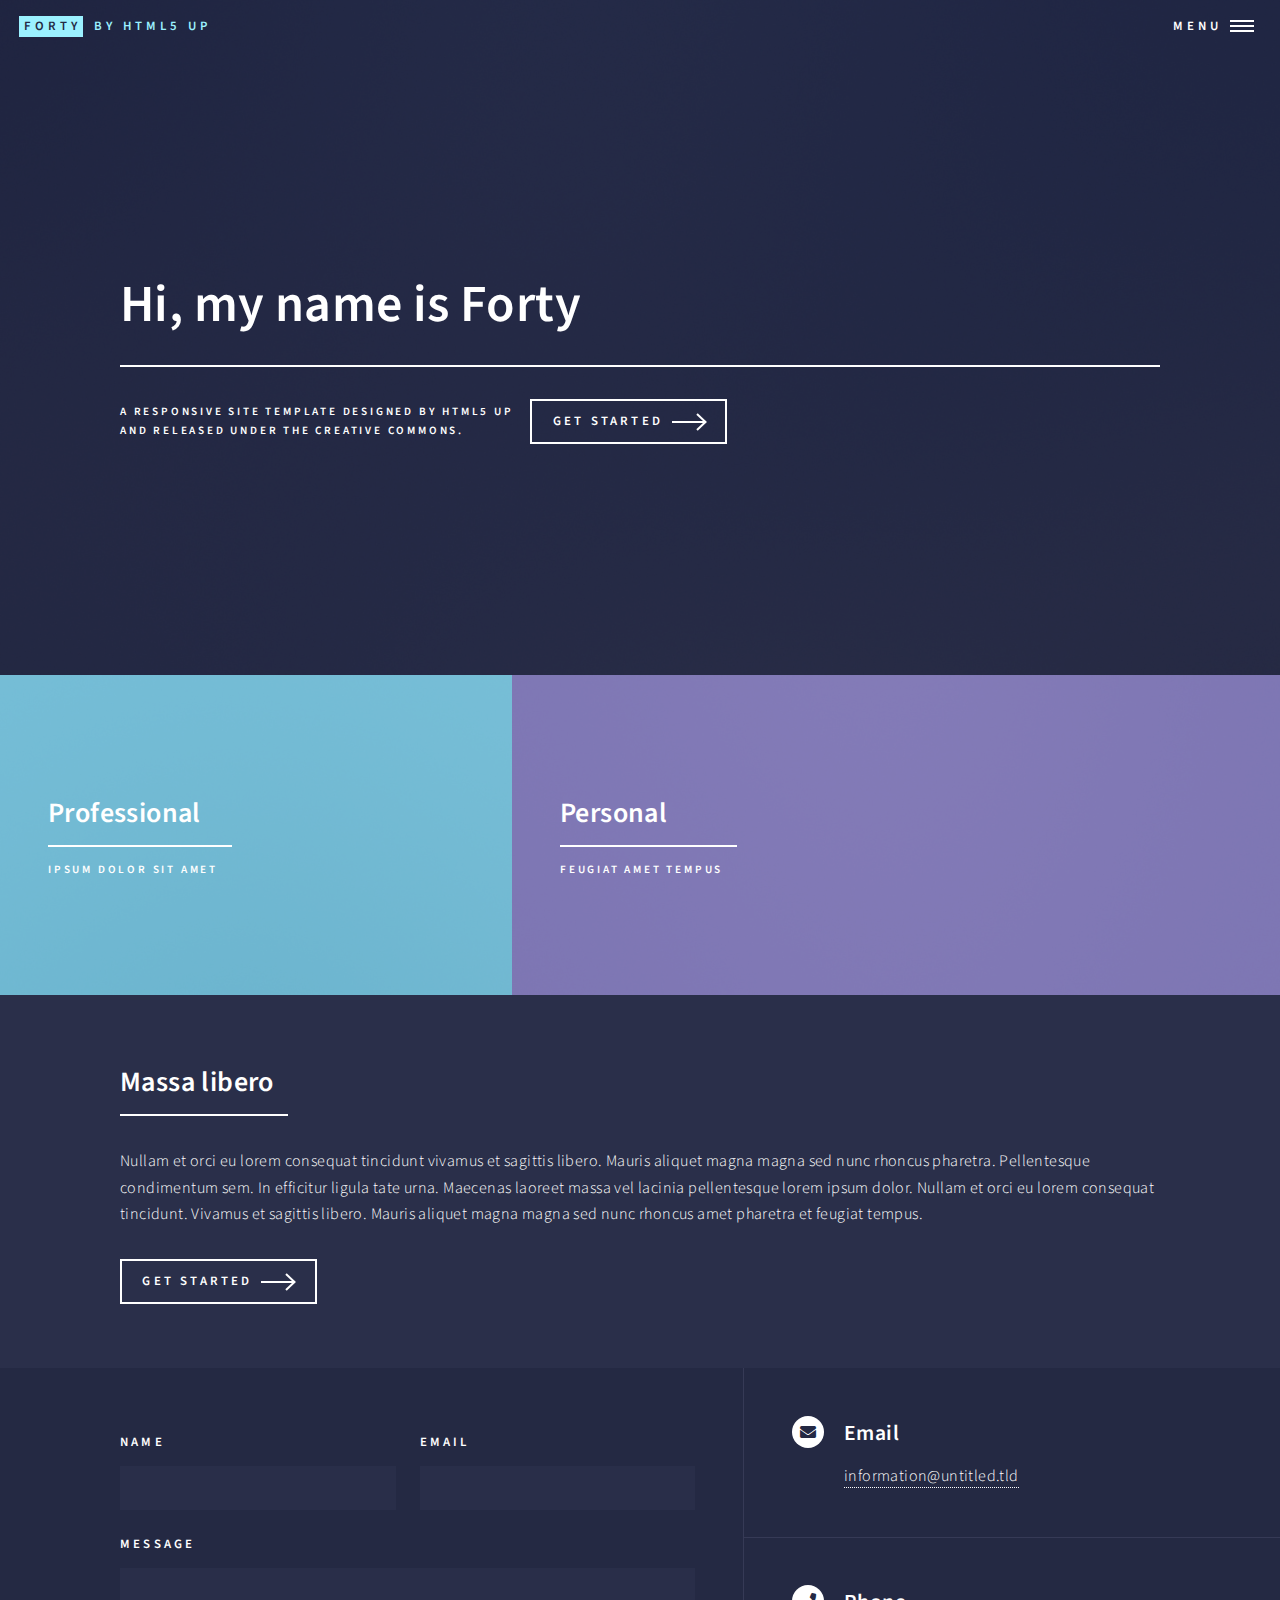
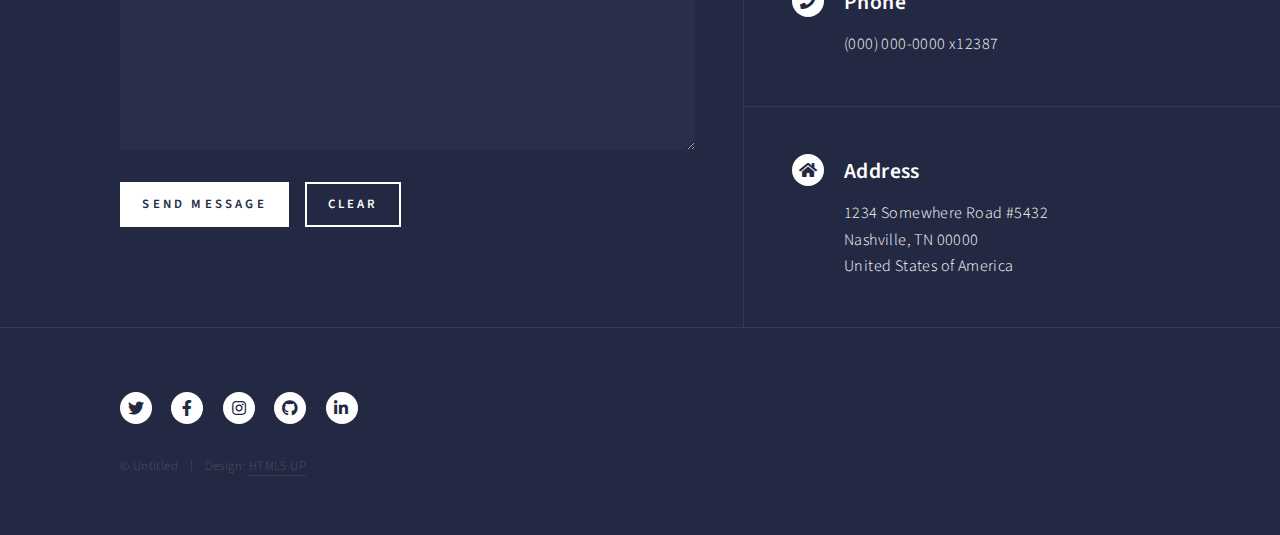
==== commit 5e8a6990: "change pers/prof hyperlinks" ====
--- a/index.html
+++ b/index.html
@@ -6,7 +6,7 @@
 -->
 <html>
 	<head>
-		<title>Forty by HTML5 UP</title>
+		<title>MNA by HTML5 UP</title>
 		<meta charset="utf-8" />
 		<meta name="viewport" content="width=device-width, initial-scale=1, user-scalable=no" />
 		<link rel="stylesheet" href="assets/css/main.css" />
@@ -60,25 +60,28 @@
 
 						<!-- One -->
 							<section id="one" class="tiles">
+
 								<article>
 									<span class="image">
 										<img src="images/pic01.jpg" alt="" />
 									</span>
 									<header class="major">
-										<h3><a href="landing.html" class="link">Aliquam</a></h3>
+										<h3><a href="professional.html" class="link">Professional</a></h3>
 										<p>Ipsum dolor sit amet</p>
 									</header>
 								</article>
+
 								<article>
 									<span class="image">
 										<img src="images/pic02.jpg" alt="" />
 									</span>
 									<header class="major">
-										<h3><a href="landing.html" class="link">Tempus</a></h3>
+										<h3><a href="personal.html" class="link">Personal</a></h3>
 										<p>feugiat amet tempus</p>
 									</header>
 								</article>
-								<article>
+
+								<!-- <article>
 									<span class="image">
 										<img src="images/pic03.jpg" alt="" />
 									</span>
@@ -86,8 +89,9 @@
 										<h3><a href="landing.html" class="link">Magna</a></h3>
 										<p>Lorem etiam nullam</p>
 									</header>
-								</article>
-								<article>
+								</article> -->
+
+								<!-- <article>
 									<span class="image">
 										<img src="images/pic04.jpg" alt="" />
 									</span>
@@ -113,7 +117,8 @@
 										<h3><a href="landing.html" class="link">Etiam</a></h3>
 										<p>Feugiat amet tempus</p>
 									</header>
-								</article>
+								</article> -->
+
 							</section>
 
 						<!-- Two -->
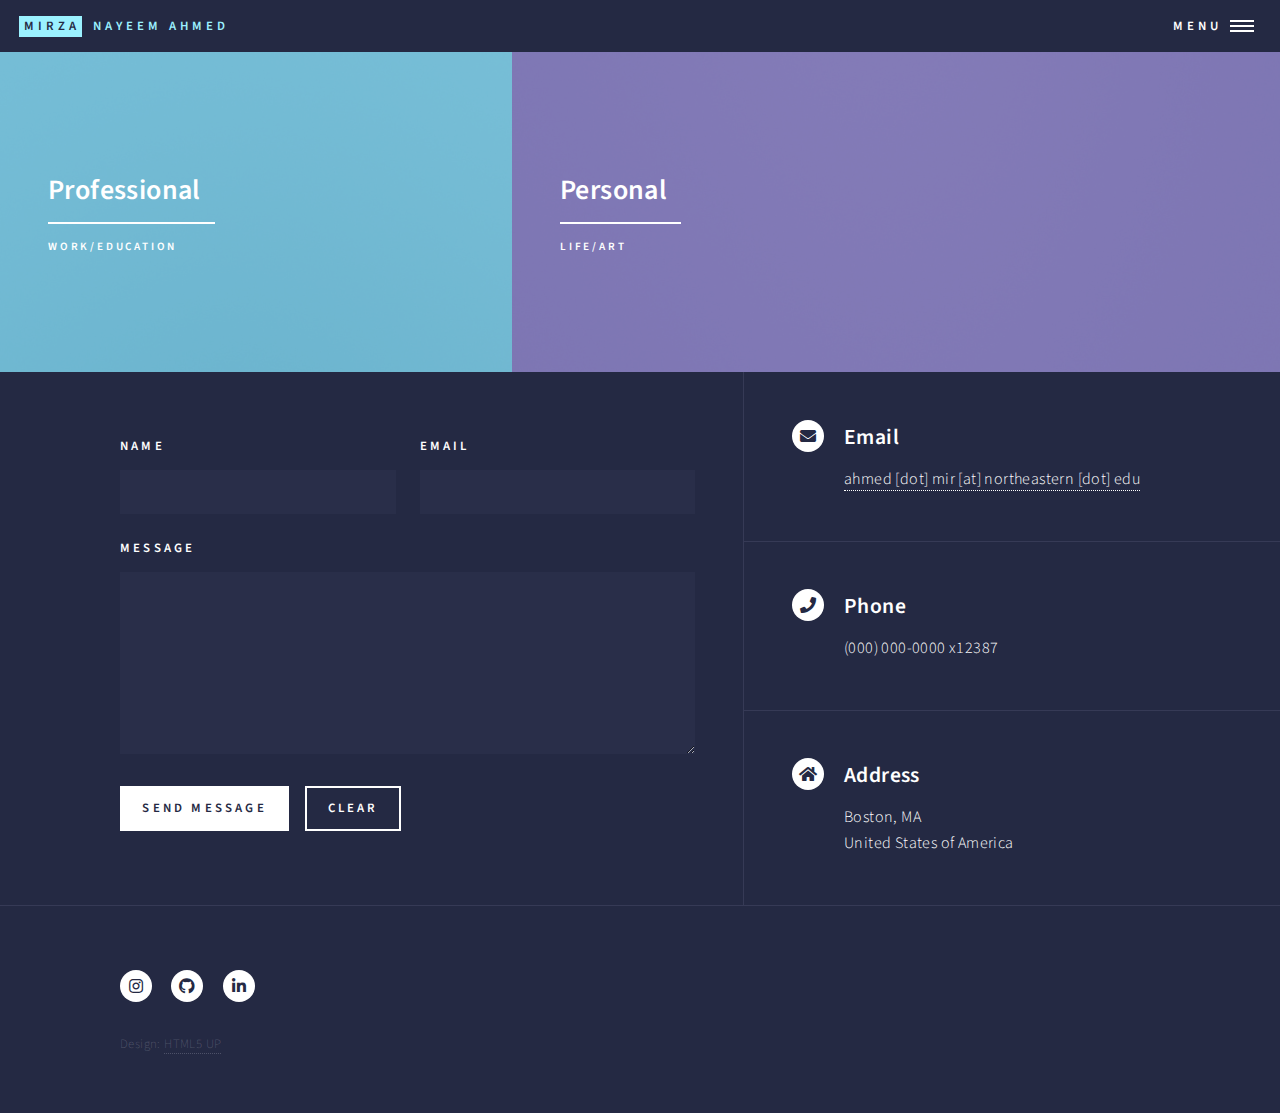
==== commit b40c3184: "clear clutter" ====
--- a/index.html
+++ b/index.html
@@ -19,7 +19,7 @@
 
 				<!-- Header -->
 					<header id="header" class="alt">
-						<a href="index.html" class="logo"><strong>Forty</strong> <span>by HTML5 UP</span></a>
+						<a href="index.html" class="logo"><strong>MIRZA</strong> <span>NAYEEM AHMED</span></a>
 						<nav>
 							<a href="#menu">Menu</a>
 						</nav>
@@ -29,31 +29,32 @@
 					<nav id="menu">
 						<ul class="links">
 							<li><a href="index.html">Home</a></li>
-							<li><a href="landing.html">Landing</a></li>
+              <li><a href="professional.html">Professional</a></li>
+              <li><a href="personal.html">Personal</a></li>
+							<!-- <li><a href="landing.html">Landing</a></li>
 							<li><a href="generic.html">Generic</a></li>
-							<li><a href="elements.html">Elements</a></li>
+							<li><a href="elements.html">Elements</a></li> -->
 						</ul>
-						<ul class="actions stacked">
+						<!-- <ul class="actions stacked">
 							<li><a href="#" class="button primary fit">Get Started</a></li>
 							<li><a href="#" class="button fit">Log In</a></li>
-						</ul>
+						</ul> -->
 					</nav>
 
 				<!-- Banner -->
-					<section id="banner" class="major">
+					<!-- <section id="banner" class="major">
 						<div class="inner">
 							<header class="major">
-								<h1>Hi, my name is Forty</h1>
+								<h1>Hi, my name is MNA</h1>
 							</header>
 							<div class="content">
-								<p>A responsive site template designed by HTML5 UP<br />
-								and released under the Creative Commons.</p>
+								<p>Maybe a one liner maybe not.</p>
 								<ul class="actions">
 									<li><a href="#one" class="button next scrolly">Get Started</a></li>
 								</ul>
 							</div>
 						</div>
-					</section>
+					</section> -->
 
 				<!-- Main -->
 					<div id="main">
@@ -67,7 +68,7 @@
 									</span>
 									<header class="major">
 										<h3><a href="professional.html" class="link">Professional</a></h3>
-										<p>Ipsum dolor sit amet</p>
+										<p>Work/Education</p>
 									</header>
 								</article>
 
@@ -77,7 +78,7 @@
 									</span>
 									<header class="major">
 										<h3><a href="personal.html" class="link">Personal</a></h3>
-										<p>feugiat amet tempus</p>
+										<p>Life/Art</p>
 									</header>
 								</article>
 
@@ -122,7 +123,7 @@
 							</section>
 
 						<!-- Two -->
-							<section id="two">
+							<!-- <section id="two">
 								<div class="inner">
 									<header class="major">
 										<h2>Massa libero</h2>
@@ -132,7 +133,7 @@
 										<li><a href="landing.html" class="button next">Get Started</a></li>
 									</ul>
 								</div>
-							</section>
+							</section> -->
 
 					</div>
 
@@ -166,7 +167,7 @@
 									<div class="contact-method">
 										<span class="icon solid alt fa-envelope"></span>
 										<h3>Email</h3>
-										<a href="#">information@untitled.tld</a>
+										<a href="#">ahmed [dot] mir [at] northeastern [dot] edu</a>
 									</div>
 								</section>
 								<section>
@@ -180,8 +181,8 @@
 									<div class="contact-method">
 										<span class="icon solid alt fa-home"></span>
 										<h3>Address</h3>
-										<span>1234 Somewhere Road #5432<br />
-										Nashville, TN 00000<br />
+										<span>Boston, MA<br />
+										<!-- Nashville, TN 00000<br /> -->
 										United States of America</span>
 									</div>
 								</section>
@@ -189,18 +190,22 @@
 						</div>
 					</section>
 
+
+
+
 				<!-- Footer -->
 					<footer id="footer">
 						<div class="inner">
 							<ul class="icons">
-								<li><a href="#" class="icon brands alt fa-twitter"><span class="label">Twitter</span></a></li>
-								<li><a href="#" class="icon brands alt fa-facebook-f"><span class="label">Facebook</span></a></li>
-								<li><a href="#" class="icon brands alt fa-instagram"><span class="label">Instagram</span></a></li>
-								<li><a href="#" class="icon brands alt fa-github"><span class="label">GitHub</span></a></li>
-								<li><a href="#" class="icon brands alt fa-linkedin-in"><span class="label">LinkedIn</span></a></li>
+								<!-- <li><a href="#" class="icon brands alt fa-twitter"><span class="label">Twitter</span></a></li> -->
+								<!-- <li><a href="#" class="icon brands alt fa-facebook-f"><span class="label">Facebook</span></a></li> -->
+								<li><a href="https://www.instagram.com/chotomirza/" class="icon brands alt fa-instagram"><span class="label">Instagram</span></a></li>
+								<li><a href="https://github.com/chotomirza" class="icon brands alt fa-github"><span class="label">GitHub</span></a></li>
+								<li><a href="https://www.linkedin.com/in/mirzanayeemahmed/" class="icon brands alt fa-linkedin-in"><span class="label">LinkedIn</span></a></li>
 							</ul>
 							<ul class="copyright">
-								<li>&copy; Untitled</li><li>Design: <a href="https://html5up.net">HTML5 UP</a></li>
+								<!-- <li>&copy; Untitled</li> -->
+                <li>Design: <a href="https://html5up.net">HTML5 UP</a></li>
 							</ul>
 						</div>
 					</footer>
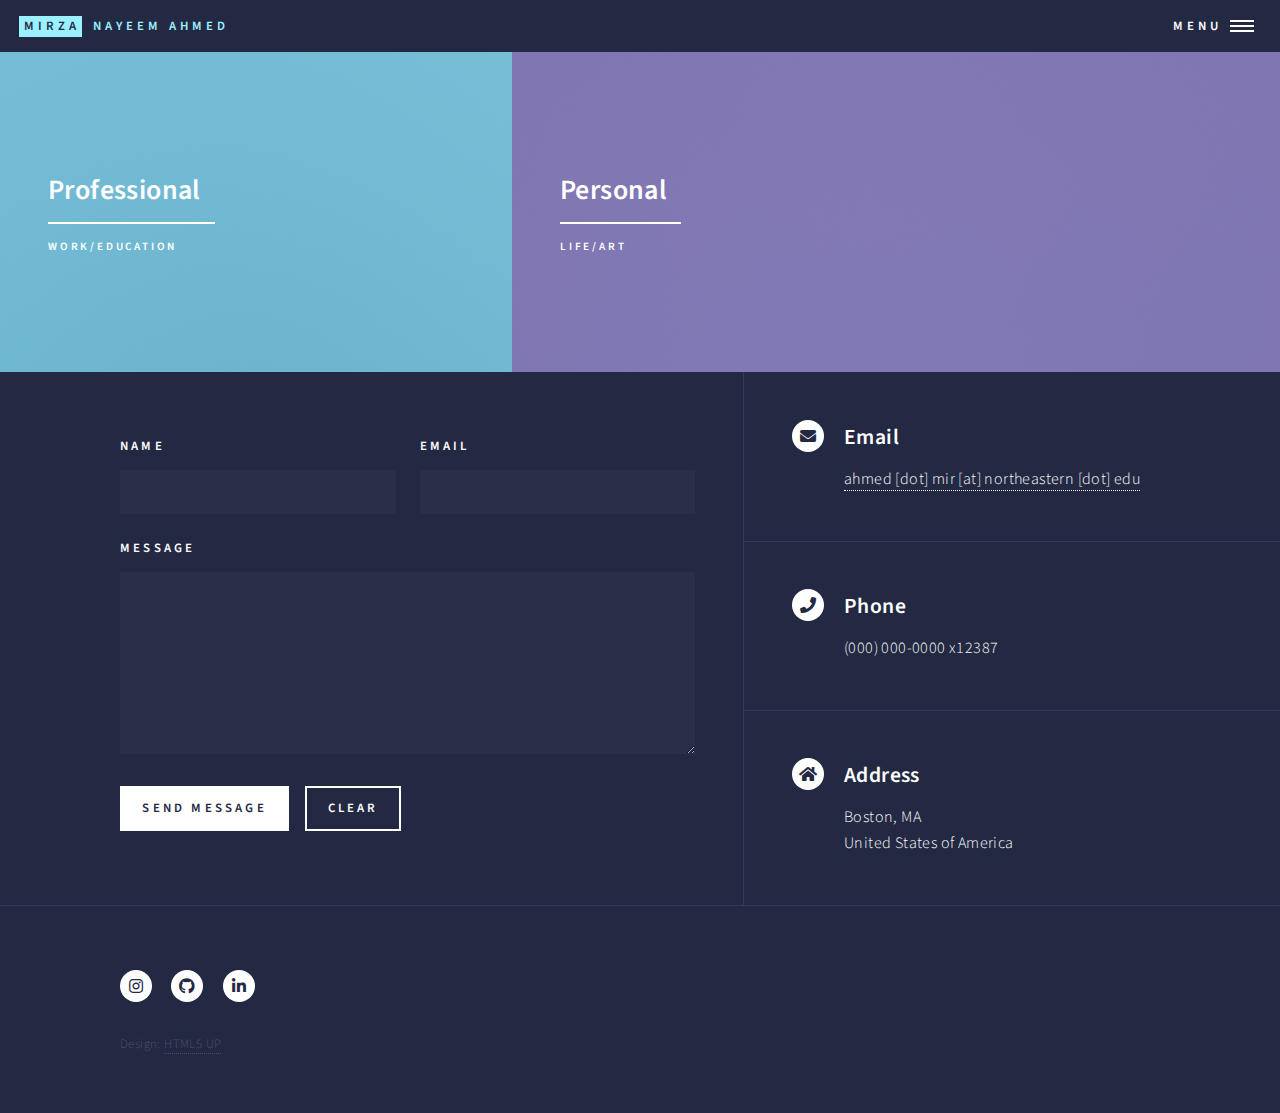
==== commit 66120625: "change tile color" ====
--- a/index.html
+++ b/index.html
@@ -74,7 +74,7 @@
 
 								<article>
 									<span class="image">
-										<img src="images/pic02.jpg" alt="" />
+										<img src="images/pic06.jpg" alt="" />
 									</span>
 									<header class="major">
 										<h3><a href="personal.html" class="link">Personal</a></h3>
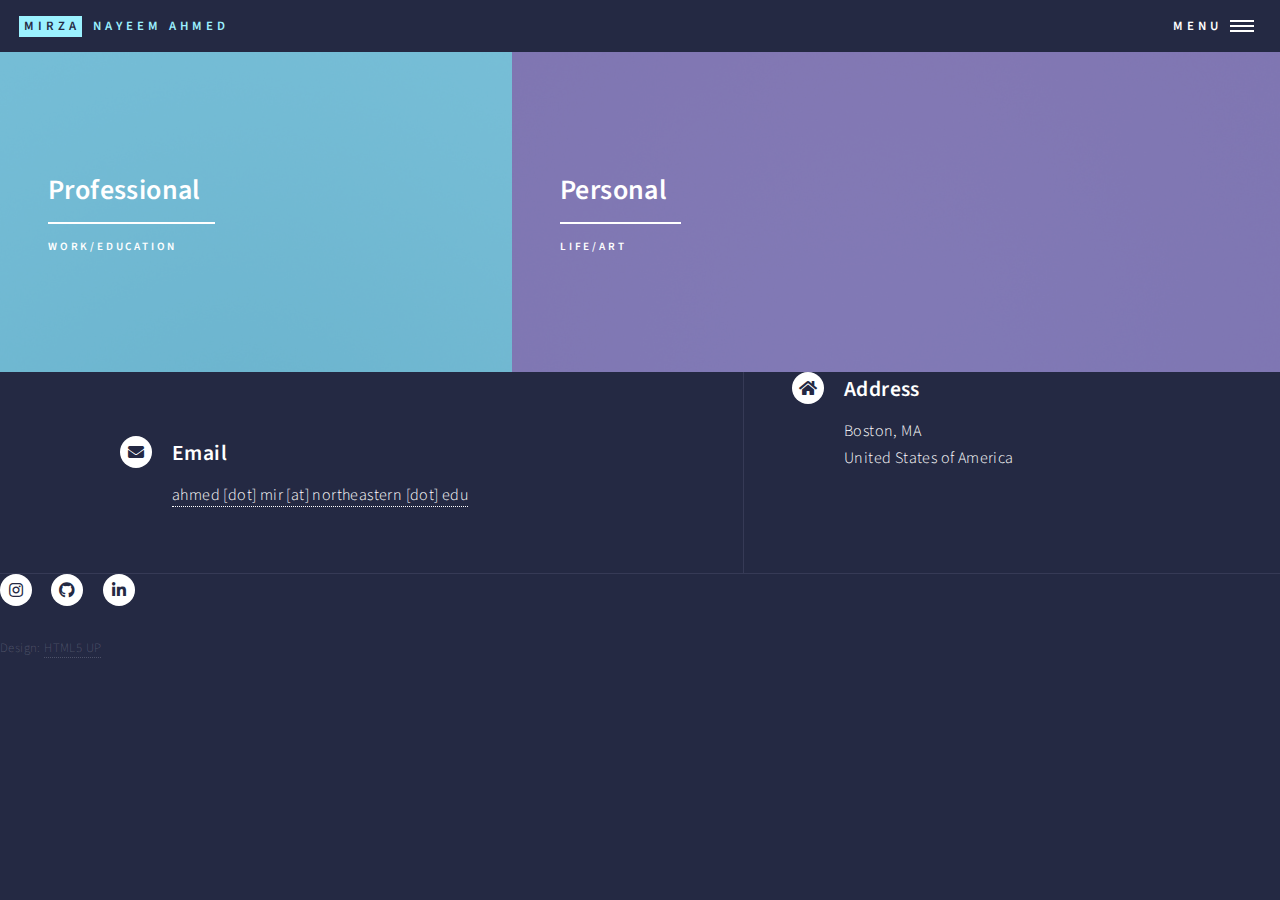
==== commit 8e25138b: "develop page structure, add art page" ====
--- a/index.html
+++ b/index.html
@@ -28,9 +28,11 @@
 				<!-- Menu -->
 					<nav id="menu">
 						<ul class="links">
+
 							<li><a href="index.html">Home</a></li>
               <li><a href="professional.html">Professional</a></li>
               <li><a href="personal.html">Personal</a></li>
+              
 							<!-- <li><a href="landing.html">Landing</a></li>
 							<li><a href="generic.html">Generic</a></li>
 							<li><a href="elements.html">Elements</a></li> -->
@@ -139,8 +141,10 @@
 
 				<!-- Contact -->
 					<section id="contact">
+
 						<div class="inner">
-							<section>
+
+							<!-- <section>
 								<form method="post" action="#">
 									<div class="fields">
 										<div class="field half">
@@ -161,8 +165,12 @@
 										<li><input type="reset" value="Clear" /></li>
 									</ul>
 								</form>
-							</section>
-							<section class="split">
+							</section> -->
+
+
+							<!-- <section class="split"> -->
+
+
 								<section>
 									<div class="contact-method">
 										<span class="icon solid alt fa-envelope"></span>
@@ -170,13 +178,15 @@
 										<a href="#">ahmed [dot] mir [at] northeastern [dot] edu</a>
 									</div>
 								</section>
-								<section>
+
+								<!-- <section>
 									<div class="contact-method">
 										<span class="icon solid alt fa-phone"></span>
 										<h3>Phone</h3>
 										<span>(000) 000-0000 x12387</span>
 									</div>
-								</section>
+								</section> -->
+
 								<section>
 									<div class="contact-method">
 										<span class="icon solid alt fa-home"></span>
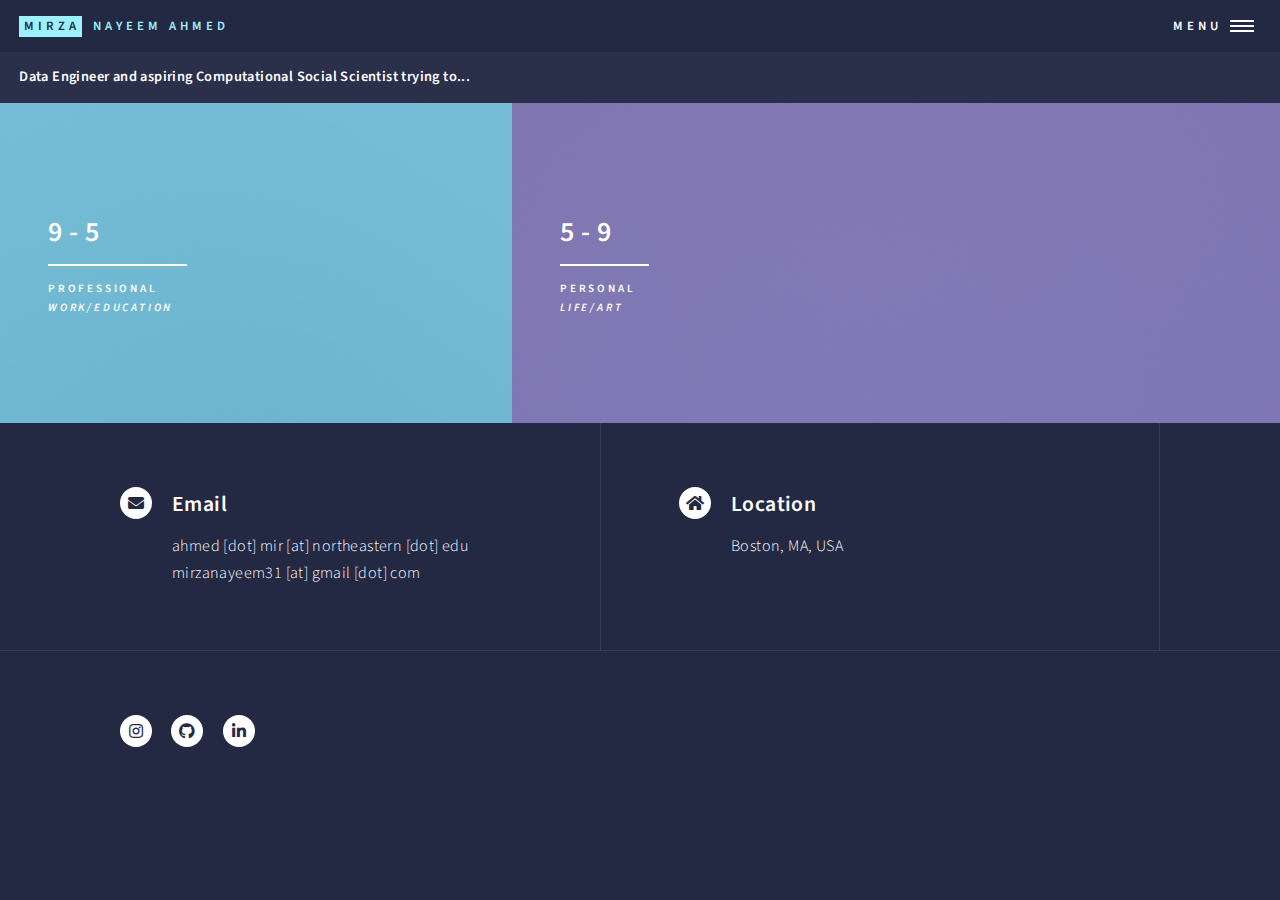
==== commit e1de7af2: "placeholders for unfinished pages" ====
--- a/index.html
+++ b/index.html
@@ -1,90 +1,147 @@
-<!DOCTYPE HTML>
-<!--
-	Forty by HTML5 UP
-	html5up.net | @ajlkn
-	Free for personal and commercial use under the CCA 3.0 license (html5up.net/license)
--->
 <html>
-	<head>
-		<title>MNA by HTML5 UP</title>
-		<meta charset="utf-8" />
-		<meta name="viewport" content="width=device-width, initial-scale=1, user-scalable=no" />
-		<link rel="stylesheet" href="assets/css/main.css" />
-		<noscript><link rel="stylesheet" href="assets/css/noscript.css" /></noscript>
-	</head>
-	<body class="is-preload">
-
-		<!-- Wrapper -->
-			<div id="wrapper">
-
-				<!-- Header -->
-					<header id="header" class="alt">
-						<a href="index.html" class="logo"><strong>MIRZA</strong> <span>NAYEEM AHMED</span></a>
-						<nav>
-							<a href="#menu">Menu</a>
-						</nav>
-					</header>
-
-				<!-- Menu -->
-					<nav id="menu">
-						<ul class="links">
-
-							<li><a href="index.html">Home</a></li>
-              <li><a href="professional.html">Professional</a></li>
-              <li><a href="personal.html">Personal</a></li>
-              
-							<!-- <li><a href="landing.html">Landing</a></li>
+
+<head>
+	<title>MNA Home</title>
+	<meta charset="utf-8" />
+	<meta name="viewport" content="width=device-width, initial-scale=1, user-scalable=no" />
+	<link rel="stylesheet" href="assets/css/main.css" />
+	<noscript>
+		<link rel="stylesheet" href="assets/css/noscript.css" />
+	</noscript>
+</head>
+
+<body class="is-preload">
+
+	<!-- Wrapper -->
+	<div id="wrapper">
+
+		<!-- Header -->
+		<header id="header" class="alt">
+			<a href="index.html" class="logo"><strong>MIRZA</strong> <span>NAYEEM AHMED</span></a>
+			<nav>
+				<a href="#menu">Menu</a>
+			</nav>
+		</header>
+
+		<!-- Menu -->
+		<nav id="menu">
+			<ul class="links">
+
+				<li><a href="index.html">Home</a></li>
+				<li><a href="professional.html">Professional</a></li>
+				<li><a href="loading.html">Personal</a></li>
+
+				<!-- <li><a href="landing.html">Landing</a></li>
 							<li><a href="generic.html">Generic</a></li>
 							<li><a href="elements.html">Elements</a></li> -->
-						</ul>
-						<!-- <ul class="actions stacked">
+			</ul>
+			<!-- <ul class="actions stacked">
 							<li><a href="#" class="button primary fit">Get Started</a></li>
 							<li><a href="#" class="button fit">Log In</a></li>
 						</ul> -->
-					</nav>
-
-				<!-- Banner -->
-					<!-- <section id="banner" class="major">
-						<div class="inner">
-							<header class="major">
-								<h1>Hi, my name is MNA</h1>
-							</header>
-							<div class="content">
-								<p>Maybe a one liner maybe not.</p>
-								<ul class="actions">
-									<li><a href="#one" class="button next scrolly">Get Started</a></li>
-								</ul>
+		</nav>
+
+		<!-- Banner -->
+		<!-- <section id="banner" class="major">
+					<div class="inner">
+						<header class="major">
+							<h1>Hi, my name is MNA</h1>
+						</header>
+						<div class="content">
+							<p>Maybe a one liner maybe not.</p>
+							<ul class="actions">
+								<li><a href="#one" class="button next scrolly">Get Started</a></li>
+							</ul>
+						</div>
+					</div>
+				</section> -->
+
+		<!-- <section id="banner">
+			<div class="inner">
+				<div class="content">
+					<p>Data Engineer and aspiring Computational Social Scientist ...</p>
+				</div>
+			</div>
+		</section> -->
+
+
+
+		<!-- Main -->
+		<div id="main">
+
+			<!-- <div style="background-color: aliceblue; font-family: Source Sans Pro;">
+				<span style="color: black;">
+					some writing ASPIRING COMP
+				</span>
+	
+			</div> -->
+
+			<!-- Top banner -->
+
+
+			<!-- <section id="banner">
+						</section>
+						
+
+						<section id="banner2" class="major">
+							<div class="inner">
+								<div class="content">
+									<p>Data Engineer and aspiring Computational Social Scientist ...</p>
+								</div>
 							</div>
-						</div>
-					</section> -->
-
-				<!-- Main -->
-					<div id="main">
-
-						<!-- One -->
-							<section id="one" class="tiles">
-
-								<article>
-									<span class="image">
-										<img src="images/pic01.jpg" alt="" />
-									</span>
-									<header class="major">
-										<h3><a href="professional.html" class="link">Professional</a></h3>
-										<p>Work/Education</p>
-									</header>
-								</article>
-
-								<article>
-									<span class="image">
-										<img src="images/pic06.jpg" alt="" />
-									</span>
-									<header class="major">
-										<h3><a href="personal.html" class="link">Personal</a></h3>
-										<p>Life/Art</p>
-									</header>
-								</article>
-
-								<!-- <article>
+						</section> -->
+
+			<!-- One -->
+
+
+			<!-- <div class="typewriter">
+				<h5 class="static">Data Engineer and aspiring Computational Social Scientist trying to...</h5>
+				<h5>turn waste into art</h5>
+				<h5>understand why humans are like this</h5>
+				<h5>console myself for not buying a house in fourth grade</h5>
+			  </div> -->
+
+			  <!-- <div class="typewriter">
+				<h5 class="static">Data Engineer and aspiring Computational Social Scientist trying to...</h5>
+				<div class="animated-lines">
+				  <h5 id="dynamic-text"></h5>
+				</div>
+			  </div> -->
+
+			  <div class="typewriter" style="padding-left: 1.5%; padding-right: 1.5%; padding-top: 1%;">
+				<h5>
+				  <span id="static-text">Data Engineer and aspiring Computational Social Scientist trying to...</span>
+				  <span id="dynamic-text"></span>
+				</h5>
+			  </div>
+			  
+			  
+			
+			<section id="one" class="tiles">
+
+				<article>
+					<span class="image">
+						<img src="images/pic01.jpg" alt="" />
+					</span>
+					<header class="major">
+						<h3><a href="professional.html" class="link">9 - 5</a></h3>
+						<p>PROFESSIONAL</p>
+						<p><em>Work/Education</em></p>
+					</header>
+				</article>
+
+				<article>
+					<span class="image">
+						<img src="images/pic06.jpg" alt="" />
+					</span>
+					<header class="major">
+						<h3><a href="loading.html" class="link">5 - 9</a></h3>
+						<p>PERSONAL</p>
+						<p><em>Life/Art</em></p>
+					</header>
+				</article>
+
+				<!-- <article>
 									<span class="image">
 										<img src="images/pic03.jpg" alt="" />
 									</span>
@@ -94,7 +151,7 @@
 									</header>
 								</article> -->
 
-								<!-- <article>
+				<!-- <article>
 									<span class="image">
 										<img src="images/pic04.jpg" alt="" />
 									</span>
@@ -122,10 +179,10 @@
 									</header>
 								</article> -->
 
-							</section>
-
-						<!-- Two -->
-							<!-- <section id="two">
+				<!-- </section> -->
+
+				<!-- Two -->
+				<!-- <section id="two">
 								<div class="inner">
 									<header class="major">
 										<h2>Massa libero</h2>
@@ -137,14 +194,18 @@
 								</div>
 							</section> -->
 
-					</div>
-
-				<!-- Contact -->
-					<section id="contact">
-
-						<div class="inner">
-
-							<!-- <section>
+		</div>
+
+
+
+
+
+		<!-- Contact -->
+		<section id="contact">
+
+			<div class="inner">
+
+				<!-- <section>
 								<form method="post" action="#">
 									<div class="fields">
 										<div class="field half">
@@ -167,69 +228,91 @@
 								</form>
 							</section> -->
 
-
-							<!-- <section class="split"> -->
-
-
-								<section>
-									<div class="contact-method">
-										<span class="icon solid alt fa-envelope"></span>
-										<h3>Email</h3>
-										<a href="#">ahmed [dot] mir [at] northeastern [dot] edu</a>
-									</div>
-								</section>
-
-								<!-- <section>
-									<div class="contact-method">
-										<span class="icon solid alt fa-phone"></span>
-										<h3>Phone</h3>
-										<span>(000) 000-0000 x12387</span>
-									</div>
-								</section> -->
-
-								<section>
-									<div class="contact-method">
-										<span class="icon solid alt fa-home"></span>
-										<h3>Address</h3>
-										<span>Boston, MA<br />
-										<!-- Nashville, TN 00000<br /> -->
-										United States of America</span>
-									</div>
-								</section>
-							</section>
-						</div>
-					</section>
-
-
-
-
-				<!-- Footer -->
-					<footer id="footer">
-						<div class="inner">
-							<ul class="icons">
-								<!-- <li><a href="#" class="icon brands alt fa-twitter"><span class="label">Twitter</span></a></li> -->
-								<!-- <li><a href="#" class="icon brands alt fa-facebook-f"><span class="label">Facebook</span></a></li> -->
-								<li><a href="https://www.instagram.com/chotomirza/" class="icon brands alt fa-instagram"><span class="label">Instagram</span></a></li>
-								<li><a href="https://github.com/chotomirza" class="icon brands alt fa-github"><span class="label">GitHub</span></a></li>
-								<li><a href="https://www.linkedin.com/in/mirzanayeemahmed/" class="icon brands alt fa-linkedin-in"><span class="label">LinkedIn</span></a></li>
+				<section>
+					<div class="contact-method">
+						<span class="icon solid alt fa-envelope"></span>
+						<h3>Email</h3>
+						<span>ahmed [dot] mir [at] northeastern [dot] edu</span>
+						<br>
+						<span>mirzanayeem31 [at] gmail [dot] com</span>
+						<!-- <a href="#">ahmed [dot] mir [at] northeastern [dot] edu</a> -->
+					</div>
+				</section>
+
+				<section class="split" style="width: 10%;">
+				</section>
+
+				<section>
+					<div class="contact-method">
+						<span class="icon solid alt fa-home"></span>
+						<h3>Location</h3>
+						<span>Boston, MA, USA</span>
+					</div>
+				</section>
+
+				<!-- <section class="split" style="width: 1%;">
+				</section>
+
+				<section>
+							<ul class="icons" style="text-align: center;">
+								<li><a href="https://www.instagram.com/chotomirza/" class="icon brands alt fa-instagram"><span
+											class="label">Instagram</span></a></li>
+								<li><a href="https://github.com/chotomirza" class="icon brands alt fa-github"><span
+											class="label">GitHub</span></a></li>
+								<li><a href="https://www.linkedin.com/in/mirzanayeemahmed/"
+										class="icon brands alt fa-linkedin-in"><span class="label">LinkedIn</span></a></li>
 							</ul>
-							<ul class="copyright">
-								<!-- <li>&copy; Untitled</li> -->
-                <li>Design: <a href="https://html5up.net">HTML5 UP</a></li>
-							</ul>
-						</div>
-					</footer>
+				</section> -->
+
 
 			</div>
 
-		<!-- Scripts -->
-			<script src="assets/js/jquery.min.js"></script>
-			<script src="assets/js/jquery.scrolly.min.js"></script>
-			<script src="assets/js/jquery.scrollex.min.js"></script>
-			<script src="assets/js/browser.min.js"></script>
-			<script src="assets/js/breakpoints.min.js"></script>
-			<script src="assets/js/util.js"></script>
-			<script src="assets/js/main.js"></script>
-
-	</body>
+
+
+		</section>
+
+
+		
+
+
+  
+  
+
+
+
+
+		<!-- Footer -->
+		<footer id="footer">
+			<div class="inner">
+				<ul class="icons">
+					<!-- <li><a href="#" class="icon brands alt fa-twitter"><span class="label">Twitter</span></a></li> -->
+					<!-- <li><a href="#" class="icon brands alt fa-facebook-f"><span class="label">Facebook</span></a></li> -->
+					<li><a href="https://www.instagram.com/chotomirza/" class="icon brands alt fa-instagram"><span
+								class="label">Instagram</span></a></li>
+					<li><a href="https://github.com/chotomirza" class="icon brands alt fa-github"><span
+								class="label">GitHub</span></a></li>
+					<li><a href="https://www.linkedin.com/in/mirzanayeemahmed/"
+							class="icon brands alt fa-linkedin-in"><span class="label">LinkedIn</span></a></li>
+				</ul>
+				<!-- <ul class="copyright"> -->
+					<!-- <li>&copy; Untitled</li> -->
+					<!-- <li>Design: <a href="https://html5up.net">HTML5 UP</a></li> -->
+				<!-- </ul> -->
+			</div>
+		</footer>
+
+	</div>
+
+	<!-- Scripts -->
+	<script src="assets/js/jquery.min.js"></script>
+	<script src="assets/js/jquery.scrolly.min.js"></script>
+	<script src="assets/js/jquery.scrollex.min.js"></script>
+	<script src="assets/js/browser.min.js"></script>
+	<script src="assets/js/breakpoints.min.js"></script>
+	<script src="assets/js/util.js"></script>
+	<script src="assets/js/main.js"></script>
+	<script src="assets/js/textscripts.js"></script>
+
+</body>
+
 </html>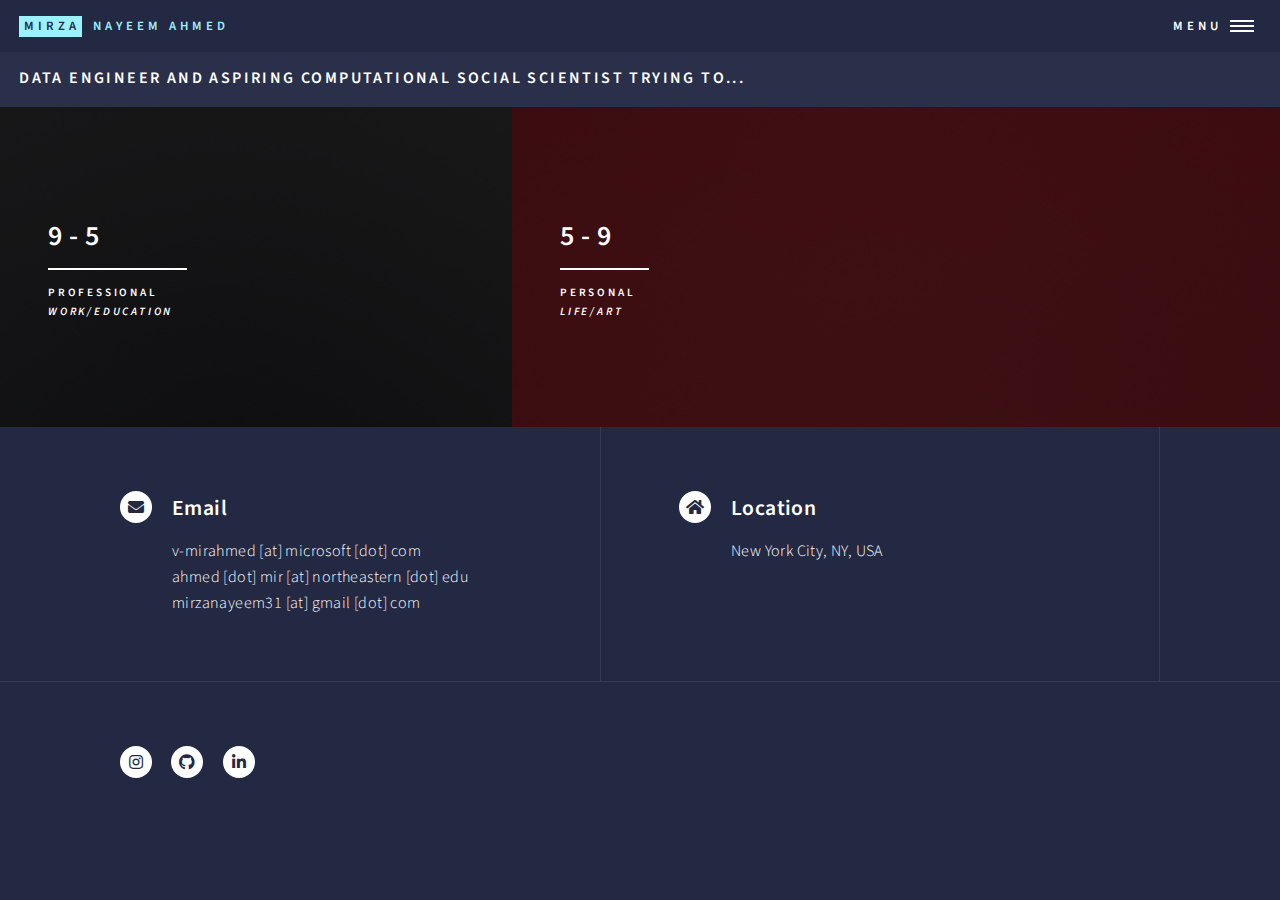
==== commit ab2f8cf6: "commenting out sections that are not ready yet" ====
--- a/index.html
+++ b/index.html
@@ -29,7 +29,7 @@
 
 				<li><a href="index.html">Home</a></li>
 				<li><a href="professional.html">Professional</a></li>
-				<li><a href="loading.html">Personal</a></li>
+				<li><a href="personal.html">Personal</a></li>
 
 				<!-- <li><a href="landing.html">Landing</a></li>
 							<li><a href="generic.html">Generic</a></li>
@@ -135,7 +135,7 @@
 						<img src="images/pic06.jpg" alt="" />
 					</span>
 					<header class="major">
-						<h3><a href="loading.html" class="link">5 - 9</a></h3>
+						<h3><a href="personal.html" class="link">5 - 9</a></h3>
 						<p>PERSONAL</p>
 						<p><em>Life/Art</em></p>
 					</header>
@@ -232,6 +232,8 @@
 					<div class="contact-method">
 						<span class="icon solid alt fa-envelope"></span>
 						<h3>Email</h3>
+						<span>v-mirahmed [at] microsoft [dot] com</span>
+						<br>
 						<span>ahmed [dot] mir [at] northeastern [dot] edu</span>
 						<br>
 						<span>mirzanayeem31 [at] gmail [dot] com</span>
@@ -246,7 +248,7 @@
 					<div class="contact-method">
 						<span class="icon solid alt fa-home"></span>
 						<h3>Location</h3>
-						<span>Boston, MA, USA</span>
+						<span>New York City, NY, USA</span>
 					</div>
 				</section>
 
--- a/assets/css/main.css
+++ b/assets/css/main.css
@@ -2800,6 +2800,7 @@
 
 			.tiles article:after {
 				background-color: rgba(36, 41, 67, 0.25);
+				/* background-color: rgba(241, 35, 35, 0.25); */
 				content: '';
 				display: block;
 				height: 100%;
@@ -2830,12 +2831,20 @@
 				width: 60%;
 			}
 
+			/* .tiles article:nth-child(6n - 5):before {
+				background-color: #6fc3df;
+			} */
+
 			.tiles article:nth-child(6n - 5):before {
-				background-color: #6fc3df;
-			}
-
+				background-color: #000000;
+			}
+
+			/* .tiles article:nth-child(6n - 4):before {
+				background-color: #8d82c4;
+			} */
+			
 			.tiles article:nth-child(6n - 4):before {
-				background-color: #8d82c4;
+				background-color: #3d0606;
 			}
 
 			.tiles article:nth-child(6n - 3):before {
@@ -3585,6 +3594,228 @@
 				}
 
 		}
+
+
+
+
+
+
+		/* Banner2 */
+
+	#banner2 {
+		-moz-align-items: center;
+		-webkit-align-items: center;
+		-ms-align-items: center;
+		align-items: center;
+		background-image: url("../../images/banner2.jpg");
+		display: -moz-flex;
+		display: -webkit-flex;
+		display: -ms-flex;
+		display: flex;
+		padding: 6em 0 2em 0 ;
+		background-attachment: fixed;
+		background-position: center;
+		background-repeat: no-repeat;
+		background-size: cover;
+		border-bottom: 0 !important;
+		cursor: default;
+		height: 60vh;
+		margin-bottom: -3.25em;
+		max-height: 32em;
+		min-height: 22em;
+		position: relative;
+		top: -3.25em;
+	}
+
+		#banner2:after {
+			-moz-transition: opacity 2.5s ease;
+			-webkit-transition: opacity 2.5s ease;
+			-ms-transition: opacity 2.5s ease;
+			transition: opacity 2.5s ease;
+			-moz-transition-delay: 0.75s;
+			-webkit-transition-delay: 0.75s;
+			-ms-transition-delay: 0.75s;
+			transition-delay: 0.75s;
+			pointer-events: none;
+			background-color: #121a42;
+			content: '';
+			display: block;
+			height: 100%;
+			left: 0;
+			opacity: 0.85;
+			position: absolute;
+			top: 0;
+			width: 100%;
+			z-index: 1;
+		}
+
+		#banner2 h1 {
+			font-size: 3.25em;
+		}
+
+		#banner2 > .inner {
+			-moz-transition: opacity 1.5s ease, -moz-transform 0.5s ease-out, -moz-filter 0.5s ease, -webkit-filter 0.5s ease;
+			-webkit-transition: opacity 1.5s ease, -webkit-transform 0.5s ease-out, -webkit-filter 0.5s ease, -webkit-filter 0.5s ease;
+			-ms-transition: opacity 1.5s ease, -ms-transform 0.5s ease-out, -ms-filter 0.5s ease, -webkit-filter 0.5s ease;
+			transition: opacity 1.5s ease, transform 0.5s ease-out, filter 0.5s ease, -webkit-filter 0.5s ease;
+			padding: 0 !important;
+			position: relative;
+			z-index: 2;
+		}
+
+			#banner2 > .inner .image {
+				display: none;
+			}
+
+			#banner2 > .inner header {
+				width: auto;
+			}
+
+				#banner2 > .inner header > :first-child {
+					width: auto;
+				}
+
+					#banner2 > .inner header > :first-child:after {
+						max-width: 100%;
+					}
+
+			#banner2 > .inner .content {
+				display: -moz-flex;
+				display: -webkit-flex;
+				display: -ms-flex;
+				display: flex;
+				-moz-align-items: center;
+				-webkit-align-items: center;
+				-ms-align-items: center;
+				align-items: center;
+				margin: 0 0 2em 0;
+			}
+
+				#banner2 > .inner .content > * {
+					margin-right: 0.5em;
+					margin-bottom: 0;
+				}
+
+				#banner2 > .inner .content > :last-child {
+					margin-right: 0;
+				}
+
+				#banner2 > .inner .content p {
+					font-size: 0.7em;
+					font-weight: 600;
+					letter-spacing: 0.25em;
+					text-transform: uppercase;
+				}
+
+		#banner2.major {
+			height: 5vh;
+			min-height: 0em;
+			max-height: 50em;
+		}
+
+			#banner2.major.alt {
+				opacity: 0.75;
+			}
+
+		#banner2.style1:after {
+			background-color: #6fc3df;
+		}
+
+		#banner2.style2:after {
+			background-color: #8d82c4;
+		}
+
+		#banner2.style3:after {
+			background-color: #ec8d81;
+		}
+
+		#banner2.style4:after {
+			background-color: #e7b788;
+		}
+
+		#banner2.style5:after {
+			background-color: #8ea9e8;
+		}
+
+		#banner2.style6:after {
+			background-color: #87c5a4;
+		}
+
+		body.is-preload #banner2:after {
+			opacity: 1.0;
+		}
+
+		body.is-preload #banner2 > .inner {
+			-moz-filter: blur(0.125em);
+			-webkit-filter: blur(0.125em);
+			-ms-filter: blur(0.125em);
+			filter: blur(0.125em);
+			-moz-transform: translateX(-0.5em);
+			-webkit-transform: translateX(-0.5em);
+			-ms-transform: translateX(-0.5em);
+			transform: translateX(-0.5em);
+			opacity: 0;
+		}
+
+		@media screen and (max-width: 1280px) {
+
+			#banner2 {
+				background-attachment: scroll;
+			}
+
+		}
+
+		@media screen and (max-width: 736px) {
+
+			#banner2 {
+				padding: 5em 0 1em 0 ;
+				height: auto;
+				margin-bottom: -2.75em;
+				max-height: none;
+				min-height: 0;
+				top: -2.75em;
+			}
+
+				#banner2 h1 {
+					font-size: 2em;
+				}
+
+				#banner2 > .inner .content {
+					display: block;
+				}
+
+					#banner > .inner .content > * {
+						margin-right: 0;
+						margin-bottom: 2em;
+					}
+
+				#banner2.major {
+					height: auto;
+					min-height: 0;
+					max-height: none;
+				}
+
+		}
+
+		@media screen and (max-width: 480px) {
+
+			#banner2 {
+				padding: 6em 0 2em 0 ;
+			}
+
+				#banner2 > .inner .content p br {
+					display: none;
+				}
+
+				#banner2.major {
+					padding: 8em 0 4em 0 ;
+				}
+
+		}
+
+
+
+
 
 /* Main */
 
@@ -3949,4 +4180,74 @@
 			transform: none;
 			opacity: 1;
 			visibility: visible;
-		}+		}
+
+
+
+
+		/* TYPEWRITER EFFECT */
+		.typewriter h5 {
+			white-space: nowrap; /* Keeps everything on one line */
+			letter-spacing: .15em; /* Adjust as needed */
+			text-transform: uppercase; /* Transforms text to uppercase */
+		  }
+		  
+		  .typewriter #dynamic-text {
+			display: inline-block; /* Allows width manipulation */
+			overflow: hidden;
+			vertical-align: bottom; /* Aligns with the static text */
+			border-right: .15em solid orange; /* Cursor for the dynamic text */
+			width: 0; /* Start with no width */
+			animation: typing 3.5s steps(40, end), blink-caret .75s step-end infinite;
+			white-space: nowrap;
+		  }
+		  
+		  @keyframes typing {
+			from { width: 0; }
+			to { width: 100%; }
+		  }
+		  
+		  @keyframes blink-caret {
+			from, to { border-color: transparent }
+			50% { border-color: orange; }
+		  }
+		  
+
+		  
+
+
+/* Adjustments for smaller screens */
+
+
+/* Responsive Font Sizes */
+@media (max-width: 1400px) {
+    .typewriter h5 {
+        font-size: 1em; /* Slightly smaller font */
+		white-space: normal; /* Allows text to wrap to prevent overflow */
+    }
+}
+
+@media (max-width: 992px) {
+    .typewriter h5 {
+        font-size: 0.9em; /* Even smaller font */
+    }
+}
+
+@media (max-width: 768px) {
+    .typewriter h5 {
+        font-size: 0.8em; /* Default size for tablets */
+    }
+}
+
+@media (max-width: 576px) {
+    .typewriter h5 {
+        font-size: 0.7em; /* Smaller font for large phones */
+    }
+}
+
+@media (max-width: 400px) {
+    .typewriter h5 {
+        font-size: 0.5em; /* Even smaller font for smaller phones */
+		
+    }
+}